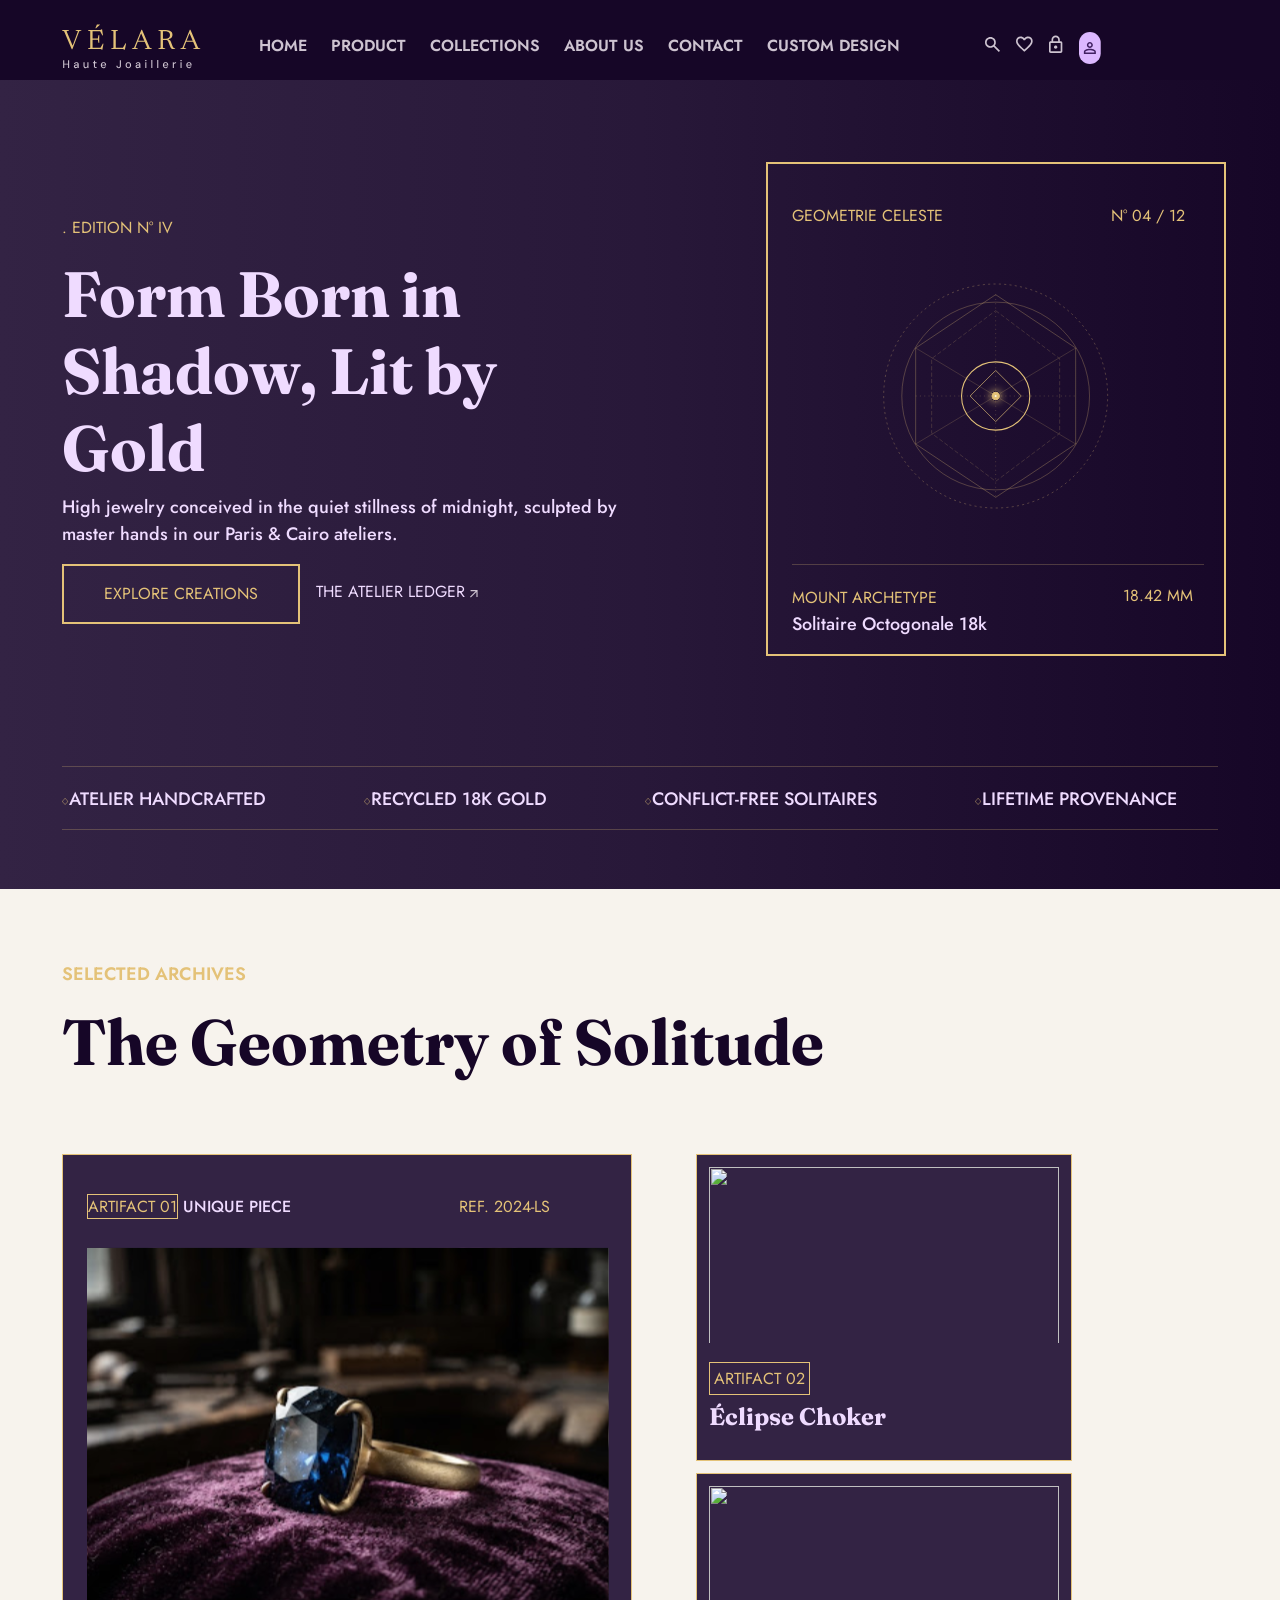
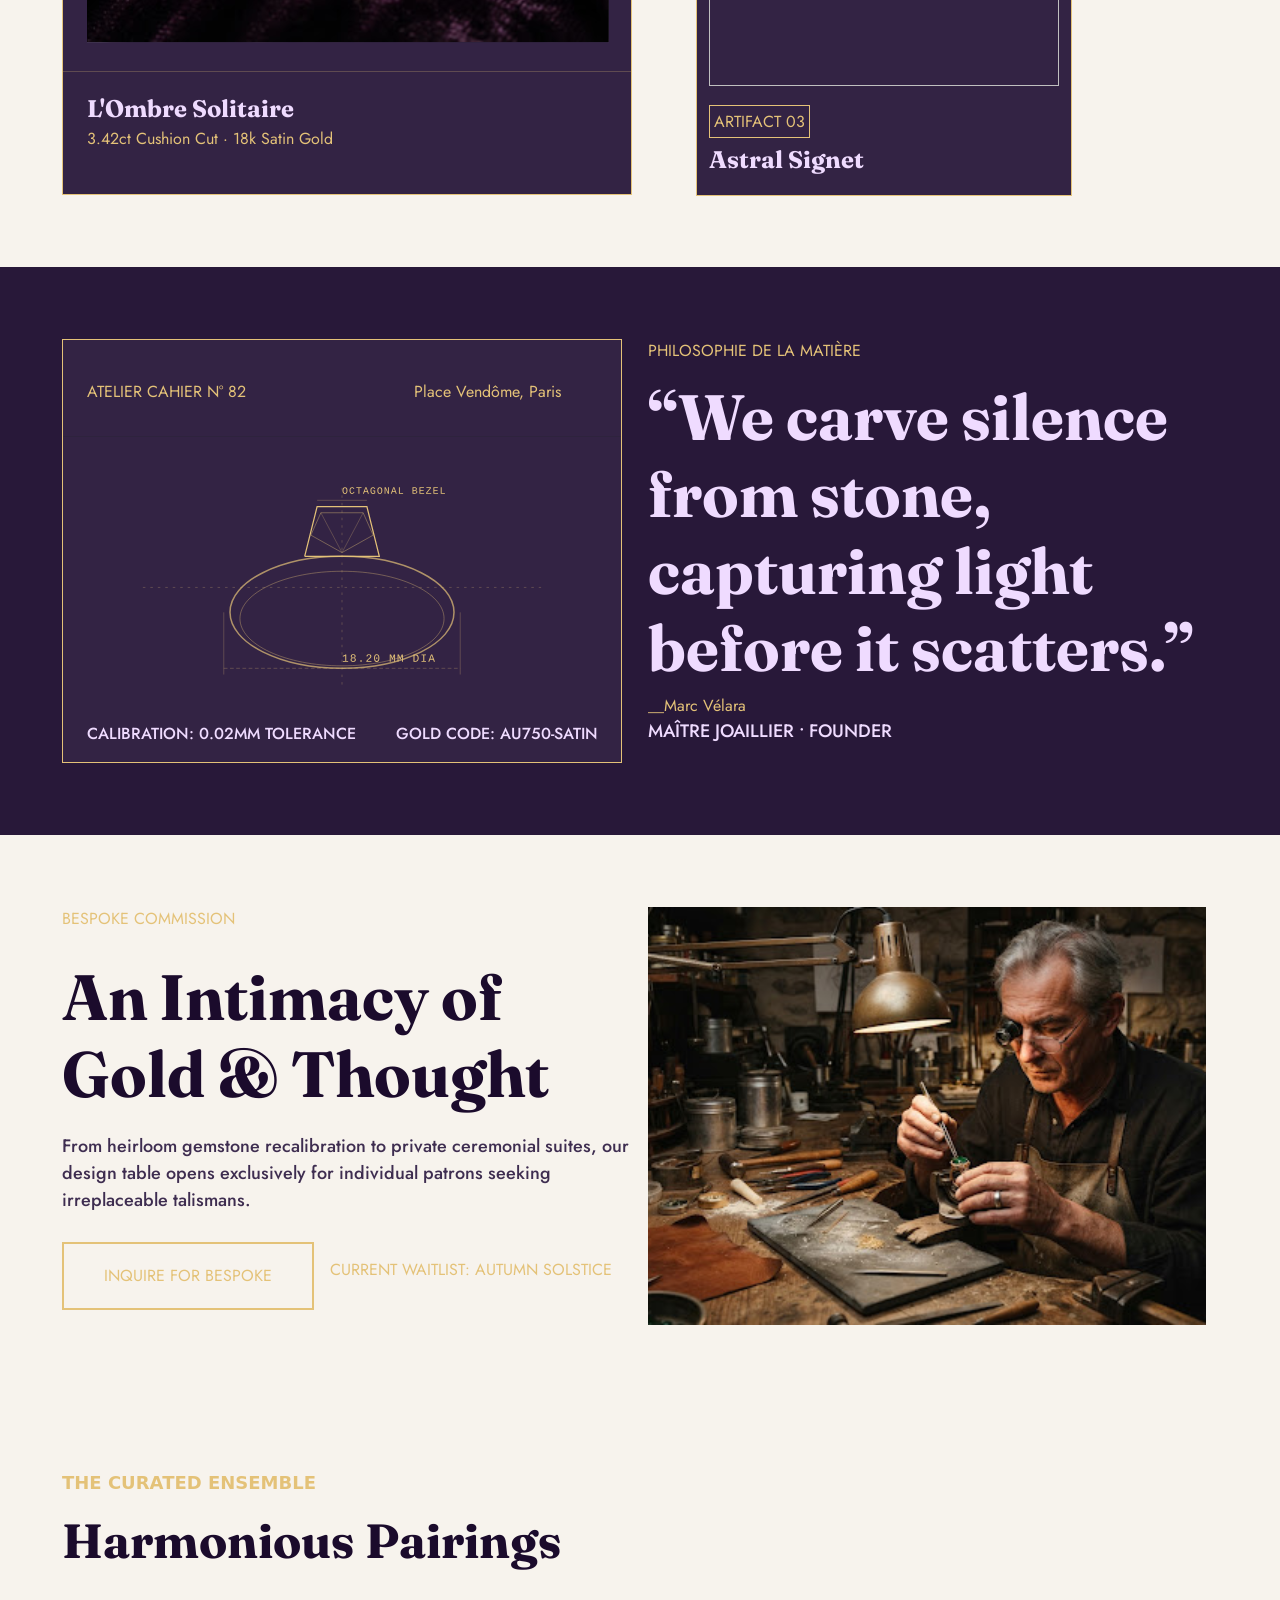
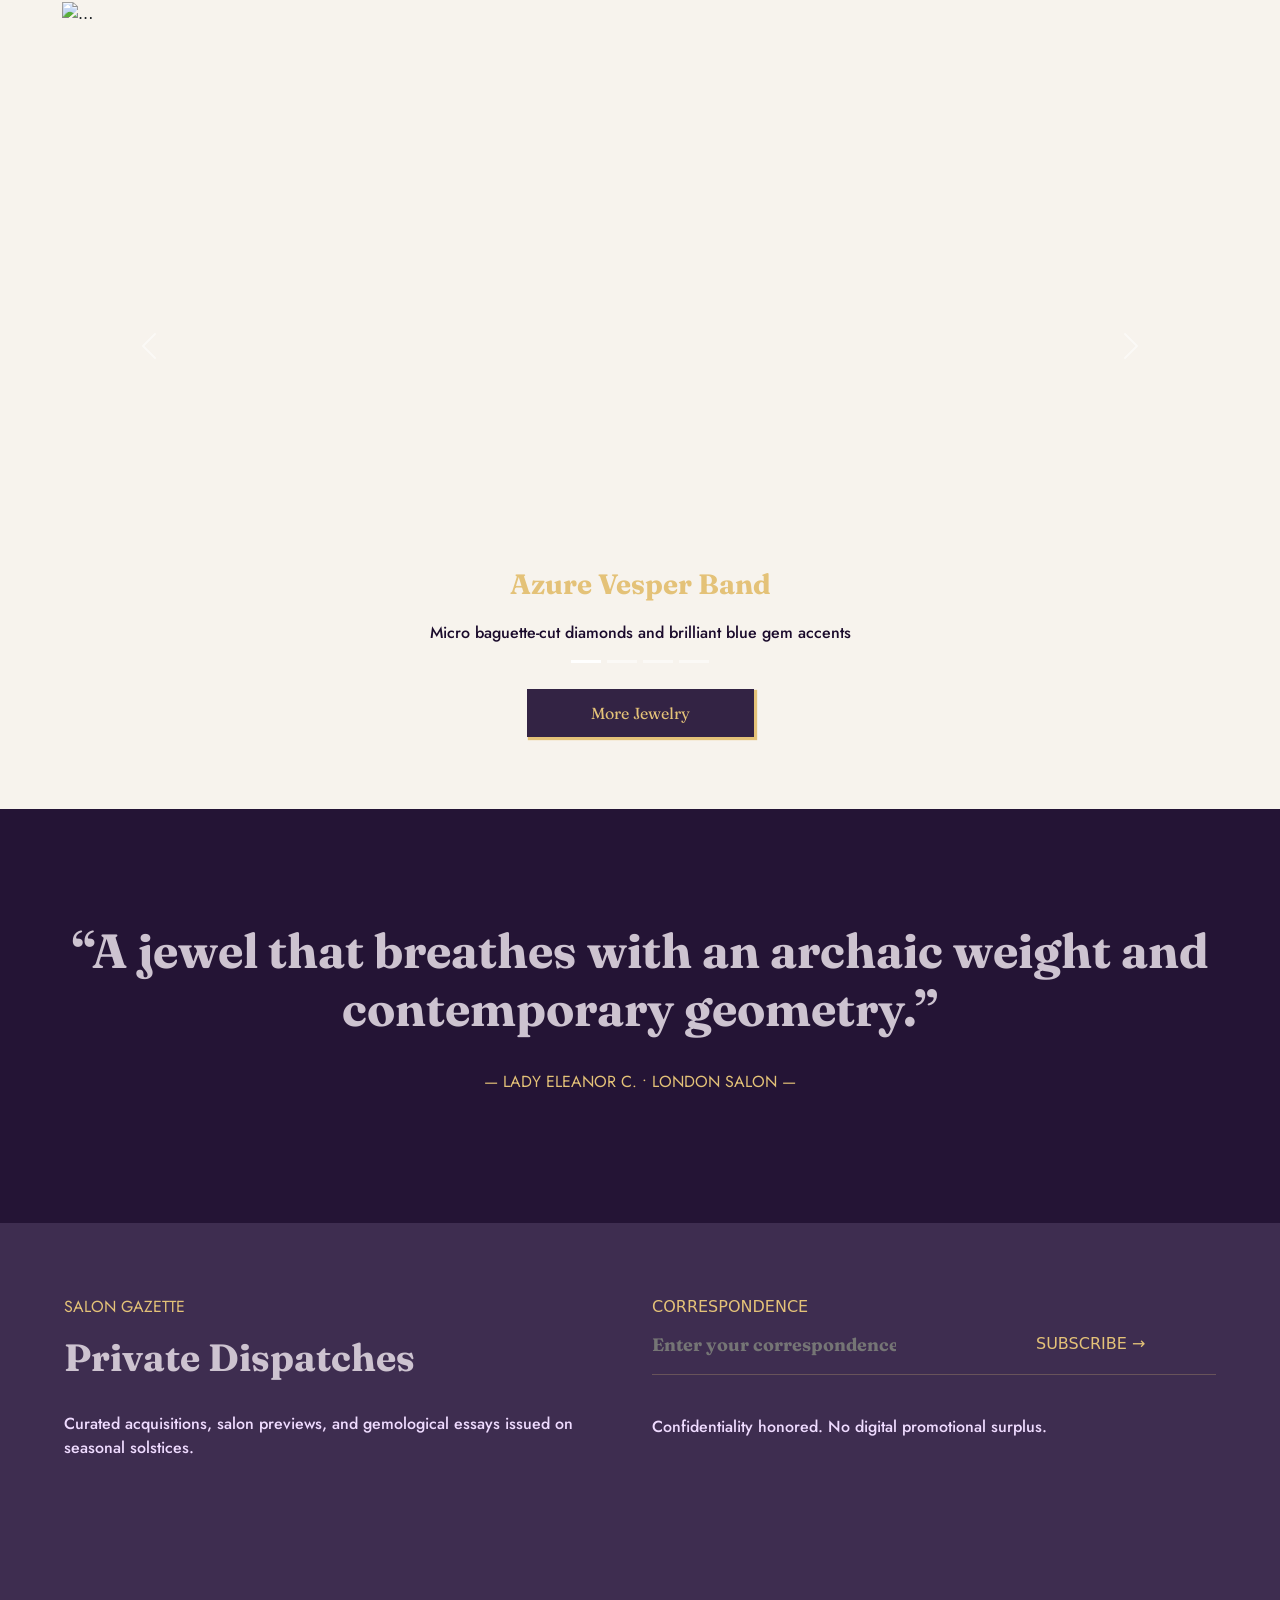
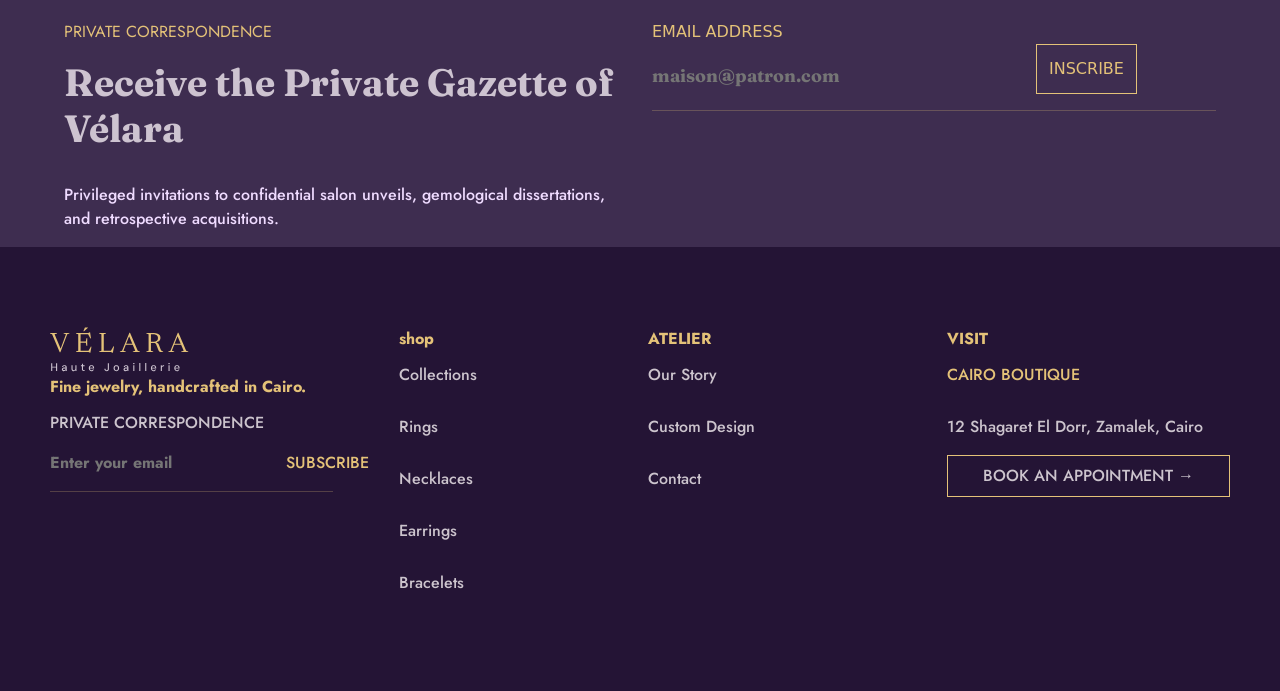
==== index.html @ bb04e206 "prfissional project" ====
<!DOCTYPE html>
<html lang="en">
<head>
    <meta charset="UTF-8">
    <meta name="viewport" content="width=device-width, initial-scale=1.0">
    <title>Document</title>
    <link href="https://cdn.jsdelivr.net/npm/bootstrap@5.3.8/dist/css/bootstrap.min.css" rel="stylesheet" integrity="sha384-sRIl4kxILFvY47J16cr9ZwB07vP4J8+LH7qKQnuqkuIAvNWLzeN8tE5YBujZqJLB" crossorigin="anonymous">
    <script src="https://cdn.jsdelivr.net/npm/bootstrap@5.3.8/dist/js/bootstrap.bundle.min.js" integrity="sha384-FKyoEForCGlyvwx9Hj09JcYn3nv7wiPVlz7YYwJrWVcXK/BmnVDxM+D2scQbITxI" crossorigin="anonymous"></script>
    <link rel="stylesheet" href="https://cdnjs.cloudflare.com/ajax/libs/font-awesome/7.3.1/css/all.css" integrity="sha512-x9WwyMYBnlXMNQ6kQ/Lyzu1NqIhLQKL5Oq6xByfXuRj7s9CskyCbLv/1IjqzJmXwFXWr0ov6jBV7Qbc0hh9nHg==" crossorigin="anonymous" referrerpolicy="no-referrer">
    <link href="https://unpkg.com/aos@2.3.1/dist/aos.css" rel="stylesheet">
    <link rel="stylesheet" href="./index.css">
</head>
<body>
   <header>
        <div class="container d-flex  align-items-center justify-content-between py-4">
            <img src="./Link.svg" alt="logo">
            <div class="links d-none d-lg-flex gap-4">
               <a href="./index.html">HOME</a>
                <a href="./product.html">PRODUCT</a>
                <a href="./collection.html">COLLECTIONS</a>
                <a href="./about.html">ABOUT US</a>
                <a href="./contact.html">CONTACT</a>
                <a href="./custom.html">CUSTOM DESIGN</a>
            </div>
             <div class="Button d-none d-lg-flex gap-3">
                    <img src="./Button - Search Archive.svg" alt="">
                    <img src="./Button - Saved Pieces.svg" alt="">
                    <img src="./Button - The Vault.svg" alt="">
                    <img src="./Background (2).svg" alt="">
                    <img src="" alt="">
                </div>
                <div class="d-flex d-md-none gap-3">
                    <img src="./Button - The Vault.svg" alt="">
                    <img src="./Background (2).svg" alt="">
                </div>
           
                <i class="fa-solid fa-bars-staggered fs-2 cursor-pointer d-lg-none" 
   data-bs-toggle="offcanvas" 
   data-bs-target="#mobileSidebar"></i>

<div class="offcanvas offcanvas-start w-75 " tabindex="-1" id="mobileSidebar">
  
  <div class="offcanvas-header justify-content-end p-4">
    <button type="button" class="btn-close btn-close-white fs-4" data-bs-dismiss="offcanvas" aria-label="Close"></button>
  </div>
<div class="offcanvas-body d-flex flex-column justify-content-center align-items-center">
    <ul class="nav flex-column text-center gap-4">
     <li class="nav-item">
          <a class="nav-link " href="./index.html">HOME</a>
        </li>
        <li class="nav-item">
          <a class="nav-link  " href="./product.html">PRODUCT</a>
        </li>
        <li class="nav-item">
          <a class="nav-link  " href="./collection.html">COLLECTIONS</a>
        </li>
      <li class="nav-item">
        <a class="nav-link  " href="./about.html">ABOUT US</a>
      </li>
       <li class="nav-item">
        <a class="nav-link  " href="./contact.html">CONTACT</a>
       </li>
      <li class="nav-item">
        <a class="nav-link  " href="./custom.html">CUSTOM DESIGN</a>
      </li>
    </ul>
  </div>

  </div>
        <div class="icons d-none d-md-flex gap-3">
            <img src="./Vector (3).svg" alt="">
            <img src="./heart.svg" alt="">
            <img src="./shopping-bag.png" alt="">
            <img src="./user-round.png" alt="">
        </div>
        </div>
    </header>
    <section id="hero-section">
        <div class="container ">
            <div class="row">
                <div class="col-12 col-md-6">
                    <p class="typo-1">
                        . EDITION N° IV
                    </p>
                    <h1 data-aos="fade-right" data-aos-duration="1100" data-aos-delay="0">
                        Form Born in
                        Shadow, Lit by
                        Gold
                    </h1>
                    <p class="typo-2" data-aos="fade-right" data-aos-duration="1000"  data-aos-delay="100">
                        High jewelry conceived in the quiet stillness of midnight, sculpted by
                        master hands in our Paris & Cairo ateliers.
                    </p>
                    <div class="BUtton d-flex flex-column flex-md-row gap-3">
                        <a href="#product-section"><button>EXPLORE CREATIONS</button></a>
                        <p class="typo-3 ">THE ATELIER LEDGER <img src="./Icon.svg" alt=""></p>
                    </div>
                </div>
                <div class="col-12 col-md-6">
                    <div class="card-img">
                        <div class="d-flex  flex-row flex-md-row gap-5">
                            <p class="p-left">
                                GEOMETRIE CELESTE
                            </p>
                            <p class="p-right ">N° 04 / 12</p>
                        </div>
                        <img class="d-block mx-auto" src="./Celestial Gemstone CAD Sacred Geometry.svg" alt="">
                        <hr>
                        
                        <div class="d-flex  flex-row flex-md-row gap-3">
                            <p><span>MOUNT ARCHETYPE</span></br>Solitaire Octogonale 18k</p>
                            <p class="p2">18.42 MM</p>
                        </div>
                    </div>
                </div>

            </div>
            <hr>
            <div class="marquee">
                <div class="marquee-content d-flex  align-items-center justify-content-between gap-5">
                    <span><img src="./Icon (1).svg" alt="">ATELIER HANDCRAFTED</span>
                    <span><img src="./Icon (1).svg" alt="">RECYCLED 18K GOLD</span>
                    <span><img src="./Icon (1).svg" alt="">CONFLICT-FREE SOLITAIRES</span>
                    <span><img src="./Icon (1).svg" alt="">LIFETIME PROVENANCE</span>

                    <span><img src="./Icon (1).svg" alt="">ATELIER HANDCRAFTED</span>
                    <span><img src="./Icon (1).svg" alt="">RECYCLED 18K GOLD</span>
                    <span><img src="./Icon (1).svg" alt="">CONFLICT-FREE SOLITAIRES</span>
                    <span><img src="./Icon (1).svg" alt="">LIFETIME PROVENANCE</span>
                </div>
                
            </div>
            <hr>
        </div>
    </section>
    <section id="section2">
        <div class="container">
            <p data-aos="fade" data-aos-duration="1500" data-aos-delay="0">SELECTED ARCHIVES</p>
            <h2 data-aos="fade" data-aos-duration="1500" data-aos-delay="100">The Geometry of Solitude</h2>
            <div class="row g-3">
                <div class="col-12 col-md-6">
                    <div class="card-img" data-aos="fade-right" data-aos-duration="1000" data-aos-delay="200">
                       <div class="d-flex  flex-column flex-md-row gap-5">
                            <p class="p-left">
                                <span>ARTIFACT 01</span> UNIQUE PIECE
                            </p>
                            <p class="p-right d-none d-md-flex">REF. 2024-LS</p>
                        </div> 
                         <img src="./card-img (3).svg" alt="">
                            <hr class="d-none d-md-flex">
                        <div class="d-flex  flex-column flex-md-row gap-3">
                            <p><span>L'Ombre Solitaire</span></br>3.42ct Cushion Cut · 18k Satin Gold</p>
                        </div>
                    </div>
                </div>
                <div class="col-12 col-md-6">
                    <div class="card-img2" >
                        <div class="d-flex  flex-column flex-md-row gap-5">
                            <div class="p-left " data-aos="fade-right" data-aos-duration="1000" data-aos-delay="300">
                                <img src="https://i.pinimg.com/736x/e4/5d/75/e45d75a2148d72eef7827fdf2b764a3b.jpg" alt="">
                                <span>ARTIFACT 02</span><br/>
                                <h3>Éclipse Choker</h3>
                            </div>
                        </div>
                      <div class="d-flex flex-column flex-md-row gap-5">
                            <div class="card-left " data-aos="fade-right" data-aos-duration="1000" data-aos-delay="400">
                                <img src="https://i.pinimg.com/736x/7a/a4/ab/7aa4ab7cd647c541b9c7f0e0d5830df8.jpg" alt=""></br>
                                <span>ARTIFACT 03</span><br/>
                                <h3>Astral Signet</h3>
                            </div>
                        </div>
                      </div>
                    </div>
                </div>
            </div>
        </div>
    </section>
    <section id="about-section">
        <div class="container">
            <div class="row g-3">
                <div class="col-12 col-md-6">
                    <div class="card-img3">
                         <div class="d-flex  flex-column flex-md-row  gap-0 gap-md-5">
                            <p class="p-left">
                                ATELIER CAHIER N° 82
                            </p>
                            <p class="p-right ">Place Vendôme, Paris</p>
                        </div>
                        <hr>
                     <img class="d-block mx-auto" src="./Jewelry Ring Setting Diagram Blueprint.svg" alt="">
                     <div class="d-flex  flex-column flex-lg-row gap-3">
                            <p class="typo-left">
                                CALIBRATION: 0.02MM TOLERANCE
                            </p>
                            <p class="typo-left ">GOLD CODE: AU750-SATIN</p>
                        </div>
                    </div>
                     
                </div>
                <div class="col-12 col-md-6">
                    <p class="typo5">
                        PHILOSOPHIE DE LA MATIÈRE
                    </p>
                    <h4 data-aos="fade-up" data-aos-duration="1100" data-aos-delay="0">“We carve silence from stone,
                    capturing light before it scatters.”</h4>
                    <p class="typo6">
                        __Marc Vélara</br>
                        <span>MAÎTRE JOAILLIER • FOUNDER</span>
                    </p>
                </div>
            </div>
        </div>
    </section>
    <section id="Bespoke-section">
        <div class="container">
            <div class="row g-3">
                <div class="col-12 col-md-6">
                    <p class="typo7"  data-aos="fade-right" data-aos-duration="1100" data-aos-delay="0">
                        BESPOKE COMMISSION
                    </p>
                    <h5  data-aos="fade-right" data-aos-duration="1100" data-aos-delay="100">An Intimacy of Gold
                        & Thought</h5>
                        <p  data-aos="fade-right" data-aos-duration="1100" data-aos-delay="200"> From heirloom gemstone recalibration to private ceremonial
                        suites, our design table opens exclusively for individual
                        patrons seeking irreplaceable talismans.</p>
                         <div class="BUtton d-flex flex-column flex-md-row gap-3">
                        <button>INQUIRE FOR BESPOKE</button>
                        <p class="typo8 ">
                            CURRENT WAITLIST: AUTUMN SOLSTICE
                        </p>
                    </div>
                </div>
                <div class="col-12 col-md-6">
                    <img src="./B-section.svg" alt="B-section">
                </div>
            </div>
        </div>
    </section>
    <section id="product-section">
        <div class="container">
            <p data-aos="fade-up" data-aos-duration="1100" data-aos-delay="0">THE CURATED ENSEMBLE</p>
            <h4 data-aos="fade-up" data-aos-duration="1100" data-aos-delay="100">Harmonious Pairings</h4>
            <div id="carouselExampleCaptions" class="carousel slide">
                <div class="carousel-indicators">
                    <button type="button" data-bs-target="#carouselExampleCaptions" data-bs-slide-to="0" class="active" aria-current="true" aria-label="Slide 1"></button>
                    <button type="button" data-bs-target="#carouselExampleCaptions" data-bs-slide-to="1" aria-label="Slide 2"></button>
                    <button type="button" data-bs-target="#carouselExampleCaptions" data-bs-slide-to="2" aria-label="Slide 3"></button>
                    <button type="button" data-bs-target="#carouselExampleCaptions" data-bs-slide-to="3" aria-label="Slide 4"></button>
                </div>
                <div class="carousel-inner">
                    <div class="carousel-item active">
                    <img src="https://i.pinimg.com/736x/e7/19/26/e719267cb05b6cb89955847bc072830b.jpg" class="d-block w-100" alt="...">
                    <div class="carousel-caption  d-block">
                        <h5>Azure Vesper Band</h5>
                        <p>Micro baguette-cut diamonds and brilliant blue gem accents</p>
                    </div>
                    </div>
                    <div class="carousel-item">
                    <img src="https://i.pinimg.com/736x/cc/e7/9e/cce79ed8d820c237415aeb79aecaf2d3.jpg" class="d-block w-100" alt="...">
                    <div class="carousel-caption  d-block">
                        <h5>Azure Vesper Earrings</h5>
                        <p>Micro baguette-cut diamonds and brilliant blue gem drop accents</p>
                    </div>
                    </div>
                    <div class="carousel-item">
                    <img src="https://i.pinimg.com/736x/32/b3/dc/32b3dc26ab291c0745d44b0c7d8dfd6b.jpg" class="d-block w-100" alt="...">
                    <div class="carousel-caption  d-block">
                        <h5>Azure Vesper Bracelet</h5>
                        <p>Alternating baguette-cut diamonds and brilliant blue gem accents</p>
                    </div>
                 </div>
                   <div class="carousel-item">
                    <img src="https://i.pinimg.com/1200x/a6/f9/1d/a6f91d43a5d8f6f664932f2166bd4c2d.jpg" class="d-block w-100" alt="...">
                    <div class="carousel-caption  d-block">
                        <h5>Azure Vesper Necklance</h5>
                        <p>Elgant baguette-cut diamond surrounding a brilliant blue gem center</p>
                    </div>
                 </div>
                </div>
                <button class="carousel-control-prev" type="button" data-bs-target="#carouselExampleCaptions" data-bs-slide="prev">
                    <span class="carousel-control-prev-icon" aria-hidden="true"></span>
                    <span class="visually-hidden">Previous</span>
                </button>
                <button class="carousel-control-next" type="button" data-bs-target="#carouselExampleCaptions" data-bs-slide="next">
                    <span class="carousel-control-next-icon" aria-hidden="true"></span>
                    <span class="visually-hidden">Next</span>
                </button>
                
                </div>
                <div class="BUTTON-J d-flex align-items-center justify-content-center">
                    <a href="./product.html#section-product" ><button>More Jewelry</button></a>
                </div>
        </div>
    </section>
    <section id="jewal-section">
        <div class="container">
            <div class="text-jewal">
                <h6 data-aos="fade-up" data-aos-duration="1100" data-aos-delay="0">“A jewel that breathes with an archaic weight
                    and contemporary geometry.”</h6>
                    <p>— LADY ELEANOR C. • LONDON SALON —</p>
            </div>
        </div>
        <div class="content-section">
            <div class="row">
                <div class="col-12 col-md-6">
                    <p class="typo9">SALON GAZETTE</p>
                    <h6 data-aos="fade-right" data-aos-duration="1100" data-aos-delay="100">Private Dispatches</h6>
                    <p data-aos="fade-right" data-aos-duration="1100" data-aos-delay="200">Curated acquisitions, salon previews, and gemological essays
                        issued on seasonal solstices.</p>
                </div>
                <div class="col-12 col-md-6">
                    <div class="d-flex flex-column">
                        <label for="Enter your correspondence">CORRESPONDENCE</label>
                    <div class="d-flex flex-column flex-md-row "><input type="text" placeholder="Enter your correspondence"> <button>SUBSCRIBE →</button></div>
                    <hr>
                    <p>Confidentiality honored. No digital promotional surplus.</p>
                    </div>
                </div>
            </div>
        </div>
        <div class="content2-section">
            <div class="row">
                <div class="col-12 col-md-6">
                    <p class="typo9">PRIVATE CORRESPONDENCE</p>
                    <h6 data-aos="fade-right" data-aos-duration="1100" data-aos-delay="300">Receive the Private Gazette of Vélara</h6>
                    <p data-aos="fade-right" data-aos-duration="1100" data-aos-delay="400">Privileged invitations to confidential salon unveils, gemological dissertations, and
                    retrospective acquisitions.</p>
                </div>
                <div class="col-12 col-md-6">
                    <div class="d-flex flex-column">
                        <label for="Enter your correspondence">EMAIL ADDRESS</label>
                    <div class="d-flex flex-column flex-md-row "><input type="email" placeholder="maison@patron.com"> <button>INSCRIBE</button></div>
                    <hr>
                    
                    </div>
                </div>
            </div>
        </div>
       
    </section>
    <footer>
        <div class="container">
            <div class="row g-3">
                <div class="col-12  col-lg-3 ">
                <img src="./Link.svg" alt=""></br>
                <span>Fine jewelry, handcrafted in Cairo.</span></br>
                <p>PRIVATE CORRESPONDENCE</p>
                <div class="d-flex flex-row"><input type="email" id="email" placeholder="Enter your email" ><label for="email">SUBSCRIBE</label></div>
                <hr>
                </div>
                <div class="col-12  col-lg-3">
                <div class="d-none d-lg-flex flex-md-column card-shop">
                    <span>shop</span>
                    <p>Collections</p>
                    <p>Rings</p>
                    <p>Necklaces</p>
                    <p>Earrings</p>
                    <p>Bracelets</p>
                      
                </div>
                  <div class="accordion d-flex d-lg-none" id="accordionExample">
                        <div class="accordion-item">
                            <h2 class="accordion-header">
                            <button class="accordion-button" type="button" data-bs-toggle="collapse" data-bs-target="#collapseOne" aria-expanded="true" aria-controls="collapseOne">
                            <span>shop</span>
                            </button>
                            </h2>
                            <div id="collapseOne" class="accordion-collapse collapse show" data-bs-parent="#accordionExample">
                            <div class="accordion-body d-flex flex-column">
                                <p>Collections</p>
                                <p>Rings</p>
                                <p>Necklaces</p>
                                <p>Earrings</p>
                                <p>Bracelets</p>
                            </div>
                            </div>
                        </div>
            
                </div>
                </div>
                <div class="col-12  col-lg-3">
                <div class="d-none d-lg-flex flex-md-column">
                    <span>ATELIER</span>
                    <p>Our Story</p>
                    <p>Custom Design</p>
                    <p>Contact</p>
                      
                </div>
                 <div class="accordion d-flex d-lg-none" id="accordionExample">
                     <div class="accordion-item">
                    <h2 class="accordion-header">
                    <button class="accordion-button collapsed" type="button" data-bs-toggle="collapse" data-bs-target="#collapseTwo" aria-expanded="false" aria-controls="collapseTwo">
                        <span>ATELIER</span>
                    </button>
                    </h2>
                    <div id="collapseTwo" class="accordion-collapse collapse" data-bs-parent="#accordionExample">
                    <div class="accordion-body">
                        <p>Our Story</p>
                        <p>Custom Design</p>
                        <p>Contact</p>
        
                    </div>
                    </div>
                </div>
                 </div>
                
                </div>
                 <div class="col-12  col-lg-3">
                <div class="d-none d-lg-flex flex-md-column">
                    <span>VISIT</span>
                    <p class="p">CAIRO BOUTIQUE</p>
                       <p>12 Shagaret El Dorr, Zamalek, Cairo</p>
                       <button>BOOK AN APPOINTMENT →</button>
                </div>
                 <div class="accordion d-flex d-lg-none" id="accordionExample">
                        <div class="accordion-item">
                    <h2 class="accordion-header">
                    <button class="accordion-button collapsed" type="button" data-bs-toggle="collapse" data-bs-target="#collapseThree" aria-expanded="false" aria-controls="collapseThree">
                       <span>VISIT</span>
                    </button>
                    </h2>
                    <div id="collapseThree" class="accordion-collapse collapse" data-bs-parent="#accordionExample">
                    <div class="accordion-body">
                       <p class="p">CAIRO BOUTIQUE</p>
                       <p>12 Shagaret El Dorr, Zamalek, Cairo</p>
                       <button>BOOK AN APPOINTMENT →</button>
                    </div>
            </div>
            </div>
                 </div>
            
                </div>
            </div>
        </div>
            
           
    </footer>
     <script src="https://unpkg.com/aos@2.3.1/dist/aos.js"></script>
    <script>
    AOS.init({
    duration: 900,
    easing: 'ease-out-cubic',        
    offset: 80,        
    });
    </script>
</body>
</html>
---- index.css ----
@import url('https://fonts.googleapis.com/css2?family=Fraunces:ital,opsz,wght@0,9..144,100..900;1,9..144,100..900&family=Jost:ital,wght@0,100..900;1,100..900&display=swap');

*{
    margin: 0;
    padding: 0;
    box-sizing: border-box;
}
html,body{
    overflow-x: hidden;
}
.container{
    width: 100%;
    max-width: 1180px;
}
header{
     position: fixed;
    top: 0;
    left: 0;
    width: 100%;
    height: 80px;
    z-index: 1000;
    background-color: #160627;
    .container{
         a{
            position: relative;
            padding-bottom: 4px;
        font-family:  "Jost", sans-serif;
        font-size: 16px;
        font-weight: 600;
        text-transform: capitalize;
        text-decoration: none;
        color: #CDC3D0;
    }
    .card-icon{
        position: relative;
        display: inline-block;
        span{
            position: absolute;
            top: -8px;
            right: -8px;
            background-color: #4A2A6B;
            border-radius: 50%;
            color: #CDC3D0;
            padding: 2px 6px;
            font-size: 12px;
        }
    }
    a:hover{
        color: #E4C278;
    }
    a::after{
        content: '';
        position: absolute;
        bottom: 0;
        left: 0;
        width: 0%;
        height: 3px;
        background-color: #E4C278;
        transition: width 0.3s ease;
    }
    a:hover::after{
        width: 100%;
    }
    .fa-solid{
        color: #E4C278;
    }
    .Button{
        margin-left: 32px;
        button{
            background-color: transparent;
            border: 0;
        }
        input{
            background-color: transparent;
            border: 1px solid #E4C278;
            color: #E4C278;
            @media screen and (max-width:767px){
            width: 50px;
        }
        }
    }
       @media screen and (max-width:767px){
        .Button{
             margin-left: 0;
        }
    }
    }
    .offcanvas{
        background-color: #160627;
        .nav-link{
            font-family:  "Jost", sans-serif;
            font-size: 18px;
            font-weight: 600;
            color: #E4C278;
        }
        
    }
}

/*DESKTOP-------------------------*/

/*home----section=========================== */

#hero-section{
    padding-top: 90px;
    background:linear-gradient(
        to right,
        #332344 0%,
        #281839 50%,
        #160627 100%
    );
   .container{
    padding-bottom: 40px;
       .row{
        padding-top: 72px;
        padding-bottom: 72px;
         .typo-1{
             padding-top: 54px;
            font-family:  "Jost", sans-serif;
            font-size: 16px;
            font-weight: 400;
            color: #E4C278;
        }
        h1{
            font-family:  "Fraunces", sans-serif;
            font-size: 64px;
            font-weight: 700;
            color: #EFDBFF;
        
        }
        .typo-2{
            font-family:  "Jost", sans-serif;
            font-size: 18px;
            font-weight: 500;
            color: #EFDBFF;
        }
        .BUtton{
            padding-bottom: 54px;
            button{
            font-family:  "Jost", sans-serif;
            font-size: 16px;
            font-weight: 400;
            color: #E4C278;
            background-color: transparent;
            border: 2px solid #E4C278;
            padding: 16px 40px ;
             transition: all 0.3s ease;
        }
        button:hover{
            background-color: #EFDBFF;
            color: #160627;
              border: 2px solid #160627;
             transform: translateY(-2px);
        }
        .typo-3{
            font-family:  "Jost", sans-serif;
            font-size: 16px;
            font-weight: 400;
            color: #EFDBFF;
            padding-top: 16px;
        }
        }
        .card-img{
            width: 100%;
            max-width: 460px;
            border: 2px solid #E4C278;
            margin-left: 114px;
            @media screen and (max-width:767px){
                margin-left: 0px;
            }
            .p-left{
                font-family:  "Jost", sans-serif;
            font-size: 16px;
            font-weight: 400;
            color: #E4C278;
            padding-top: 40px;
            padding-left: 24px;
            @media screen and (max-width:767px){
                 padding-top: 24px;
            padding-left: 12px;
            }
            }
            .p-right{
            font-family:  "Jost", sans-serif;
            font-size: 16px;
            font-weight: 400;
            color: #E4C278;
             padding-top: 40px;
            padding-left: 120px;
             @media screen and (max-width:767px){
                 padding-top: 24px;
                padding-left: 0;
            }
            }
            img{
                @media screen and (max-width:767px){
                    width: 240px;
                }
            }
            hr{
                width: 100%;
                max-width: 412px;
                height: 4px;
                color: #E4C278;
                margin-left: 24px;
                @media screen and (max-width:767px){
                    width: 265px;
                   margin-left: 12px; 
                }
            }
           
            p{
                   font-family:  "Jost", sans-serif;
                    font-size: 18px;
                    font-weight: 500;
                    color: #EFDBFF;
                span{
                       font-family:  "Jost", sans-serif;
                        font-size: 16px;
                        font-weight: 400;
                        color: #E4C278;
                }
                padding-left: 24px;
                @media screen and (max-width:767px){
               padding-left: 12px;
            }
            }
            .p2{
                font-family:  "Jost", sans-serif;
                font-size: 16px;
                font-weight: 400;
                color: #E4C278;
                padding-left: 120px;
                @media screen and (max-width:767px){
                   padding-left: 0; 
                }
            }
        }
        
       }
       hr{
        width: 100%;
        height: 4px;
        color: #E4C278;
       }
        .marquee {
            overflow: hidden;
            white-space: nowrap;
            width: 100%;
        }

        .marquee-content {
            display: flex;
            width: max-content;
            animation: scroll 15s linear infinite;
            
        }
        

        span {
             font-family:  "Jost", sans-serif;
            font-size: 18px;
            font-weight: 500;
            color: #EFDBFF;
            margin-right: 50px;
        }
        
     }
}
  @keyframes scroll {
            from {
                transform: translateX(0);
            }

            to {
                transform: translateX(-50%);
            }
    }
#section2{
    background-color: #f7f3ed;
    .container{
        padding-top: 72px;
        padding-bottom: 72px;
         p{
               font-family:  "Jost", sans-serif;
                font-size: 18px;
                font-weight: 600;
                color: #E4C278; 
                  
            }
            h2{
               font-family:  "Fraunces", sans-serif;
                font-size: 64px;
                font-weight: 700;
                color: #160627;
          
            }
        .row{
           padding-top: 65px;
         
            .card-img{
                background-color: #332344;
                 width: 100%;
                max-width: 656px;
                height: 641px;
                border: 1px solid #E4C278;
               
            .p-left{
                font-family:  "Jost", sans-serif;
                font-size: 16px;
                font-weight: 500;
                color: #EFDBFF;
                white-space: nowrap;
                padding-top: 40px;
                padding-left: 24px;
                  
                span{
                    border: 1px solid #E4C278;
                    font-family:  "Jost", sans-serif;
                    font-size: 16px;
                    font-weight: 400;
                    color: #E4C278;
                }
            }
            .p-right{
             white-space: nowrap;     
            font-family:  "Jost", sans-serif;
            font-size: 16px;
            font-weight: 400;
            color: #E4C278;
             padding-top: 40px;
            padding-left: 120px;
             
            }
            img{
                width: 570px;
                height: 420px;
                padding-right: 24px;
                padding-left: 24px;
               transition: transform 0.3s ease;
               
            }
            img:hover{
                transform: scale(0.8);
            }
            hr{
                width: 100%;
                height: 4px;
                color: #E4C278;
                
            }
            p{
               
                font-family:  "Jost", sans-serif;
                font-size: 16px;
                font-weight: 400;
                color: #E4C278;
                padding-left: 24px;
                
            span{
                  font-family:  "Fraunces", sans-serif;
                font-size: 24px;
                font-weight: 700;
                color: #EFDBFF;
                
            }
            }
            
            
            }
            .card-img2{
                width: 100%;
                max-width: 461px;
                height: 641px;
                margin-left: 48px;
                .p-left{
                    background-color: #332344;
                    border: 1px solid #E4C278;
                    padding: 12px;
                    span{
                         border: 1px solid #E4C278;
                    font-family:  "Jost", sans-serif;
                    font-size: 16px;
                    font-weight: 400;
                    color: #E4C278;
                    padding: 4px;
                    }
                    h3{
                           font-family:  "Fraunces", sans-serif;
                            font-size: 24px;
                            font-weight: 700;
                            color: #EFDBFF;
                            padding-top: 12px;
                            padding-bottom: 8px;
                    }
        
                    img{
                            width: 350px;
                            height: 200px;
                            object-fit: cover;
                           padding-bottom: 24px;
                           display: block;
                           margin: 0 auto;
                            transition: transform 0.3s ease;
                        }
                        img:hover{
                            transform: scale(0.8);
                        }
                }
          
                
                .card-content{
                    padding-left: 24px;
                    p{
                        font-family:  "Jost", sans-serif;
                    font-size: 16px;
                    font-weight: 400;
                    color: #E4C278;
                    }
                    .typo-3{
                        font-family:  "Jost", sans-serif;
                        font-size: 16px;
                        font-weight: 400;
                        color: #EFDBFF;
                        padding-left: 120px;
                    }
                }
               
                 .card-left{
                    padding: 12px;
                    background-color: #332344;
                    margin-top: 12px;
                    border: 1px solid #E4C278;
                    span{
                         border: 1px solid #E4C278;
                    font-family:  "Jost", sans-serif;
                    font-size: 16px;
                    font-weight: 400;
                    color: #E4C278;
                    padding: 4px;
                    }
                    h3{
                           font-family:  "Fraunces", sans-serif;
                            font-size: 24px;
                            font-weight: 700;
                            color: #EFDBFF;
                            padding-top: 12px;
                    }
                   
                   img{
                        width: 350px;
                        height: 200px;
                        object-fit: cover;
                        display: block;
                        margin: 0 auto;
                        transition: transform 0.3s ease;
                            }
                            img:hover{
                                transform: scale(0.8);
                            }
                }
                
            }
        }
    }
}  
#about-section{
    background-color: #281839;
    .container{
        padding-top: 72px;
        padding-bottom: 72px;
        
        .card-img3{
             background-color: #332344;
                 width: 100%;
                max-width: 560px;
                height: auto;
                border: 1px solid #E4C278;
                .p-left{

                       font-family:  "Jost", sans-serif;
                        font-size: 16px;
                        font-weight: 400;
                        color: #E4C278;
                        padding-top: 40px;
                        padding-left: 24px;
                       
                }
                .p-right{
                font-family:  "Jost", sans-serif;
                font-size: 16px;
                font-weight: 400;
                color: #E4C278;
                padding-top: 40px;
                padding-left: 120px;
                
            }
             
            .typo-left{
                font-family:  "Jost", sans-serif;
                    font-size: 16px;
                    font-weight: 500;
                    color: #EFDBFF;
                    white-space: nowrap;
                    padding-left: 24px;
            }
            
        }
        .typo5{
              font-family:  "Jost", sans-serif;
            font-size: 16px;
            font-weight: 400;
            color: #E4C278;
        }
        h4{
           font-family:  "Fraunces", sans-serif;
            font-size:64px;
            font-weight: 700;
            color: #EFDBFF;
            
        }
        .typo6{
             font-family:  "Jost", sans-serif;
            font-size: 16px;
            font-weight: 400;
            color: #E4C278;
            span{
               font-family:  "Jost", sans-serif;
            font-size: 18px;
            font-weight: 500;
            color: #EFDBFF; 
            } 
        }
    }    
} 
#Bespoke-section{
    background-color: #F7F3ED;
    .container{
        padding-top: 72px;
        padding-bottom: 72px;
        .row{
            .typo7{
                font-family:  "Jost", sans-serif;
                font-size: 16px;
                font-weight: 400;
                color: #E4C278
            }
            h5{
                font-family:  "Fraunces", sans-serif;
                font-size: 64px;
                font-weight: 700;
                color: #1B0B2C; 
                padding-bottom: 12px;
            } 
            p{
                font-family:  "Jost", sans-serif;
                font-size: 18px;
                font-weight: 500;
                color: #3E2D50; 
                padding-bottom: 12px;
            } 
            .BUtton{
                button{
                    font-family:  "Jost", sans-serif;
                    font-size: 16px;
                    font-weight: 400;
                    color: #E4C278;
                    white-space: nowrap;
                    background-color: transparent;
                    border: 2px solid #E4C278;
                    padding: 16px 40px ;
                }
                .typo8{
                    font-family:  "Jost", sans-serif;
                    font-size: 16px;
                    font-weight: 400;
                    color: #E4C278;
                    padding-top: 16px;
                    
                }
            }
        }
    }
}
#product-section{
    background-color: #f7f3ed;
    .container{
        padding-top: 72px;
        padding-bottom: 72px;
        p{
           font-size: 18px;
         font-weight: 700;
         color: #E4C278;  
        }
        h4{
           font-family:  "Fraunces", sans-serif;
         font-size: 48px;
         font-weight: 700;
         color: #1B0B2C; 
         padding-bottom: 24px;
        }
        .carousel-inner{
            img{
                object-fit: cover;
                width: 350px;
                height: 550px;
            }
            .carousel-caption {
                position: static;
                padding-top: 16px;
                padding-bottom: 16px;
                h5{
                font-family:  "Fraunces", sans-serif;
                font-size: 28px;
                font-weight: 700;
                color: #E4C278; 
                padding-bottom: 12px;
                }
                p{
                   font-family:  "Jost", sans-serif;
                font-size: 16px;
                font-weight: 500;
                color: #1B0B2C; 
                padding-bottom: 12px; 
                }
            }

        }
        .BUTTON-J{
             button{
             font-family:  "Fraunces", sans-serif;
            background-color: #332344;
            color: #E4C278;
            border: 0;
            box-shadow: 2px 2px 1px 1px #E4C278;
                padding: 12px 64px;
                transition: all 0.3s ease;
        }
        button:hover{
            background-color: #E4C278;
            color:#332344;
             box-shadow: 2px 2px 1px 1px #332344;
            transform: translateY(-2px);
        }
        }
       
    }

}  
#jewal-section{
    background-color: #241435;
    .container{
        
        .text-jewal{
            padding-top: 113px;
            padding-bottom: 113px;
            h6{
                font-family:  "Fraunces", sans-serif;
                font-size: 48px;
                font-weight: 700;
                color: #CDC3D0; 
                padding-bottom: 24px;  
                text-align: center;
            }
            p{
                font-family:  "Jost", sans-serif;
                font-size: 16px;
                font-weight: 400;
                color: #E4C278;
                text-align: center;
            }
        }
    }
    .content-section{
        padding: 72px 64px;
        background-color: #3E2D50;
       .row{
         .typo9{
            font-family:  "Jost", sans-serif;
            font-size: 16px;
            font-weight: 400;
            color: #E4C278;
        }
        h6{
            font-family:  "Fraunces", sans-serif;
            font-size: 38px;
            font-weight: 700;
            color: #CDC3D0; 
            padding-bottom: 24px; 
        } 
        p{
            font-family:  "Jost", sans-serif;
            font-size: 16px;
            font-weight: 500;
            color: #EFDBFF; 
        }
        label{
              font-size: 16px;
            font-weight: 400;
            color: #E4C278;
        }
        input{
            background-color: transparent;
            border: 0;
            font-family:  "Fraunces", sans-serif;
            font-size: 18px;
            font-weight: 700;
            color: #968E9A; 
            padding-right: 20px;
            padding-top: 12px;
        }
        button{
            background-color: transparent;
            font-size: 16px;
            font-weight: 400;
            color: #E4C278;
            border: 0;
            padding-left: 120px;
            padding-top: 12px;
        }
        hr{
            width: 100%;
            height: 5px;
            color: #E4C278;
            padding-bottom: 24px;
        }
        p{
            font-family:  "Jost", sans-serif;
            font-size: 16px;
            font-weight: 500;
            color: #EFDBFF;
           
        }
       }
    }
    .content2-section{
        padding: 72px 64px 0 64PX;
        background-color: #3E2D50;
       .row{
         .typo9{
            font-family:  "Jost", sans-serif;
            font-size: 16px;
            font-weight: 400;
            color: #E4C278;
        }
        h6{
            font-family:  "Fraunces", sans-serif;
            font-size: 38px;
            font-weight: 700;
            color: #CDC3D0; 
            padding-bottom: 24px; 
        } 
        p{
            font-family:  "Jost", sans-serif;
            font-size: 16px;
            font-weight: 500;
            color: #EFDBFF; 
        }
        label{
              font-size: 16px;
            font-weight: 400;
            color: #E4C278;
        }
        input{
            background-color: transparent;
            border: 0;
            font-family:  "Fraunces", sans-serif;
            font-size: 18px;
            font-weight: 700;
            color: #968E9A; 
            padding-right: 20px;
            padding-top: 12px;
        }
        button{
            background-color: transparent;
            font-size: 16px;
            font-weight: 400;
            color: #E4C278;
            text-align: center;
            border: 1px solid #E4C278;
            padding: 12px;
            margin-left: 120px;
            padding-top: 12px;
        }
        hr{
            width: 100%;
            height: 5px;
            color: #E4C278;
            padding-bottom: 24px;
        }
       
       }
       
    }
    
   
}

/*collection-section=========================== */

#section-hero{
    padding-top: 90px;
    background-color: #1B0B2C;
    .container{
        padding-top: 65px;
        padding-bottom: 65px;
        .row{
            .card-img{
                img{
                    padding-top: 90px;
                    width: 540px;
                }
            }
                .typo1{
                   font-family:  "Jost", sans-serif;
                    font-size: 18px;
                    font-weight: 400;
                    color: #E4C278; 
                    padding-top: 16px;
                }
                .typo2{
                    font-family:  "Jost", sans-serif;
                    font-size: 18px;
                    font-weight: 400;
                    color: #E4C278; 
                    padding-top: 8px;
                    margin-left: 40px;
                }
                button{
                   font-family:  "Jost", sans-serif;
                    font-size: 16px;
                    font-weight: 400;
                    color: #CDC3D0;
                    background-color: transparent;
                    border: 2px solid #E4C278;
                    padding: 16px ; 
                    margin-left: 120px;
                }
                h1{
                     font-family:  "Fraunces", sans-serif;
                        font-size: 64px;
                        font-weight: 700;
                        color: #EFDBFF;
                        padding-top: 24px;
                        padding-bottom: 24px;
                }
                p{
                     font-family:  "Jost", sans-serif;
                    font-size: 18px;
                    font-weight: 400;
                    color: #CDC3D0; 
                }
                .typo3{
                    font-family:  "Jost", sans-serif;
                    font-size: 28px;
                    font-weight: 400;
                    color: #E4C278; 
                }
                span{
                    font-family:  "Jost", sans-serif;
                    font-size: 16px;
                    font-weight: 400;
                    color: #E4C278; 
                }
                .button-size{
                     button{
                   font-family:  "Jost", sans-serif;
                    font-size: 16px;
                    font-weight: 400;
                    color: #CDC3D0;
                    background-color: transparent;
                    border: 2px solid #E4C278;
                    padding: 16px ; 
                    margin-left: 0;
                    margin: 10px;
                    
                    }
                    button:hover{
                        color: #160627;
                        background-color: #E4C278;
                    }
                }
            
        }
    }
}
#collection-section{
    background-color: #F7F3ED;
    .container{
         padding-top: 72px;
        padding-bottom: 72px;
        p{
           font-size: 18px;
         font-weight: 700;
         color: #E4C278;  
        }
        h4{
           font-family:  "Fraunces", sans-serif;
         font-size: 48px;
         font-weight: 700;
         color: #0a0312; 
         padding-bottom: 24px;
        }
        .row{
            .card-collection{

                border-radius: 8px;
                border: 1px solid #E4C278;
                background-color: #332344;
               box-shadow: 0 0 20px rgba(186, 140, 255, 0.25), 
                 0 0 40px rgba(186, 140, 255, 0.1);
                    transition: box-shadow 0.3s ease, transform 0.3s ease;
                padding-bottom: 24px;
                
                .typo4{
                    font-size: 18px;
                    font-weight: 700;
                    color: #E4C278;
                    padding-left: 12px;
                    padding-top: 24px;
                    padding-bottom: 12px;
                }
                img{
                    width: 250px;
                    height: 320px;
                    object-fit: cover;
                   margin-left: 12px;
                }
                .typo5{
                        font-family:  "Fraunces", sans-serif;
                        font-size: 28px;
                        font-weight: 500;
                        color: #CDC3D0; 
                        padding-left: 12px;
                        padding-top: 12px;
                }
                p{
                    font-family:  "Fraunces", sans-serif;
                        font-size: 16px;
                        font-weight: 400;
                        color: #CDC3D0;
                        padding-left: 12px;  
                }
                span{
                     font-size: 18px;
                    font-weight: 700;
                    color: #E4C278;
                    padding-left: 12px;
                    padding-bottom: 24px;
                }
            }
            .card-collection:hover{
                      box-shadow: 0 0 30px rgba(228, 194, 120, 0.6), 
                        0 0 60px rgba(228, 194, 120, 0.3);
                        transform: translateY(-5px);
                }
        }
    }
}
 
/*product-section=========================== */

#hero_section{
    padding-top: 80px;
       .hero-text{
           position: absolute;
            z-index: 2;
            left: 8%;
            top: 50%;
        transform: translateY(-50%);
        p{
            font-size: 18px;
         font-weight: 700;
         color: #E4C278; 
        }
        h1{
             font-family:  "Fraunces", sans-serif;
            font-size: 48px;
            font-weight: 700;
            color: #CDC3D0;
        }
        span{
            font-family:  "Fraunces", sans-serif;
            font-size: 16px;
            font-weight: 700;
            color: #CDC3D0;
            padding-bottom: 24px;
        }
        button{
            border: 1px solid #E4C278;
            font-size: 16px;
            font-weight: 700;
            color: #E4C278;
            background-color: transparent;
            padding: 8px;
              transition: all 0.3s ease;
        }
        button:hover{
             background-color: #EFDBFF;
            color: #160627;
              border: 2px solid #160627;
             transform: translateY(-2px);
        }
       }
        .jewelry-video{
            width: 100%;
           margin: 0 auto !important;
           overflow: hidden;
        }
        .jewelry-video video{
                width: 100%;
                height: auto;
                max-height: 550px !important;
                object-fit: cover;
                display: block !important;
        }
}
#product-detail{
    background-color: #4a2a6b;
    
    .content{
        background-color: #F7F3ED;
        .container{
            
            padding-top: 72px;
            padding-bottom: 72px;
           .row{
            border: 1px solid #E4C278;
            .card-1{
                 padding: 12px;
                background-color: #FAF8F5;
                display: flex;
                justify-content: center;
                align-items: center;
                img{
                    width: 400px;
                    height: 380px;
                }
            }
            .card-2{
                padding-top: 50px;
            background-color: #ffffff;
             h2{
            font-family:  "Fraunces", sans-serif;
            font-size: 48px;
            font-weight: 700;
            color: #1B0B2C;  
            }
            span{
                font-size: 28px;
                font-weight: 700;
                color: #3E2D50; 
            }
            p{
                font-size: 16px;
                font-weight: 700;
                color: #6d5586;
            }
            .typo{
                font-size: 16px;
                font-weight: 500;
                color: #6d5586;
            }
           
            .typo2{
                font-family:  "Jost", sans-serif;
                font-size: 18px;
                font-weight: 600;
                color: #332344;
                padding-top: 36px;
                padding-left: 120px;
            }
           }
           }
           
        }
        }
}
#section-product{
    background-color: #F7F3ED;
    .container{
        padding-top: 72px;
        padding-bottom: 72px;
        h2{
             font-family:  "Fraunces", sans-serif;
            font-size: 48px;
            font-weight: 700;
            color: #1B0B2C; 
            padding-bottom: 50px;
        }
        .filter-buttons{
           
            button{
                position: relative;
                background-color: #F7F3ED;
                border: 0;
                 font-family:  "Jost", sans-serif;
                font-size: 18px;
                font-weight: 700;
                color: #E4C278;
            }
             button:hover{
            color: #3E2D50;
            }
           button::after{
                content: '';
                position: absolute;
                bottom: 0;
                left: 0;
                width: 0%;
                height: 3px;
                background-color: #3E2D50;
              
            }
            button:hover::after{
                width: 100%;
            }
        }
        .row{
            .product-card{
                background-color: #ffffff;
                 border: 1px solid #E4C278;
                 padding-bottom: 20px;
               
                button{
                border: 1px solid #E4C278;
                font-family:  "Jost", sans-serif;
                font-size: 16px;
                font-weight: 700;
                color: #1A1613;
                background-color: #FAF8F5;
                padding: 8px;
                margin-left: 36px;
                }
                img{
                    max-width: 100%;
                    width: 300px;
                    height: 320px;
                    object-fit: cover;
                    padding-bottom: 20px;
                    padding-top: 20px;
                    display: block;
                    margin: 0 auto;
                }
                .Button-size{
                    padding-bottom: 12px;
                    button{
                    font-family:  "Jost", sans-serif;
                    font-size: 16px;
                    font-weight: 400;
                    color: #CDC3D0;
                    background-color: transparent;
                    border: 2px solid #E4C278;
                    padding: 4px ; 
                    margin-left: 32px;
                    }
                    button:hover{
                    color: #160627;
                    background-color: #E4C278;
                    }
                }
                p{
                    font-family:  "Fraunces", sans-serif;
                    font-size: 28px;
                    font-weight: 700;
                    color: #1B0B2C;
                    padding-left: 36px;  
                }
                span{
                    font-family:  "Jost", sans-serif;
                    font-size: 18px;
                    font-weight: 700;
                    color: #E4C278;
                    padding-left: 36px; 
                }
                .btn{
                    border: 0;
                    font-family:  "Jost", sans-serif;
                    font-size: 16px;
                    font-weight: 700;
                    color: #FAF8F5;
                    background-color: #4A2A6B;
                    padding: 8px 24px;
                    margin-left: 20px;
                    transition: all 0.3s ease;
                }
                .btn:hover{
                    transform: translateY(-2px);
                }

            }
        }
        h5{
            font-family:  "Jost", sans-serif;
            font-size: 38px;
            font-weight: 700;
            color: #E4C278; 
        }
        #cartdody{
            p{
                  font-family:  "Fraunces", sans-serif;
                    font-size: 18px;
                    font-weight: 700;
                    color: #1B0B2C; 
            }
            button{
                border: 0;
                font-size: 38px;
                background-color: #ffffff;
            }
            .p{
                 font-family:  "Jost", sans-serif;
                    font-size: 16px;
                    font-weight: 700;
                    color: #E4C278; 
            }
           
        }
         h3{
                font-family:  "Fraunces", sans-serif;
                    font-size: 28px;
                    font-weight: 700;
                    color: #1B0B2C;
                    padding-left: 12px;
                    padding-bottom: 24px;

            }
            .span{
                font-family:  "Jost", sans-serif;
                    font-size: 20px;
                    font-weight: 700;
                    color: #E4C278; 
                    padding-left: 80px;
                    padding-bottom: 24px;
            }
    }
}

/*about us-section=========================== */

#section-hero2{
    padding-top: 80PX;
      background:radial-gradient(
        circle at center,
        #281839 0%,
        #281839 40%,
        #160627 75%,
        #0d0319 100%
    );
    .container{
        padding: 180px 150px;
        .content{
            width: 890px;
            span{
                font-family:  "Fraunces", sans-serif;
                font-size: 16px;
                font-weight: 700;
                color: #E4C278;
                padding-bottom: 24px;
            }
            p{
                 font-family:  "Fraunces", sans-serif;
                font-size: 48px;
                font-weight: 700;
                color: #EFDBFF;
            }
        } 
    }
}
#about-us-section{
    background-color: #F7F3ED;
    padding: 120px 64px;
    .container{
        .text-img{
             font-family:  "Jost", sans-serif;
             font-size: 18px;
             font-weight: 700;
             color: #7A6F63;
             padding-left: 38px;

        }
        .text-row{
            padding-top: 24px;
            span{
               
                font-family:  "Jost", sans-serif;
                font-size: 16px;
                font-weight: 500;
                color: #8E6D3A;
                padding-bottom: 24px;
            }
            h2{
                font-family:  "Fraunces", sans-serif;
                font-size: 38px;
                font-weight: 500;
                color: #1A1613;
            }
            p{
                font-family:  "Jost", sans-serif;
                font-size: 16px;
                font-weight: 400;
                color: #4A4238;
                padding-bottom: 24px;
            }
            hr{
                height: 5px;
                color: #8E6D3A;
            }
            .marc{
                font-family:  "Fraunces", sans-serif;
                font-size: 28px;
                font-weight: 500;
                color: #1A1613;
            }
        }

    }
}
#our-story{
    padding: 80px 112px;
    hr{
        height: 25px;
        color: #8E6D3A;
    }
     background-color: #F7F3ED;
     .container{
        span{
            font-family:  "Fraunces", sans-serif;
            font-size: 38px;
            font-weight: 500;
            color: #1A1613;
        }
        p{
           font-family:  "Jost", sans-serif;
         font-size: 16px;
         font-weight: 400;
         color: #4A4238; 
        }
     }
}
#Atelier-section{
    padding: 128px;
     background:radial-gradient(
        circle at center,
        #281839 0%,
        #281839 30%,
        #160627 75%,
        #0d0319 100%
    );
    .container{
        span{
            display: inline-block;
            font-family:  "Jost", sans-serif;
            font-size: 16px;
            font-weight: 700;
            color: #E4C278;
            padding-bottom: 24px;
        } 
        h3{
            font-family:  "Fraunces", sans-serif;
            font-size: 48px;
            font-weight: 700;
            color: #EFDBFF;
        } 
        .text-img{
            padding:0 300px;
            p{
            font-family:  "Jost", sans-serif;
            font-size: 18px;
            font-weight: 700;
            color: #E4C278;
            padding-bottom: 24px;
        } 
        .text-bottom{
             font-family:  "Jost", sans-serif;
            font-size: 16px;
            font-weight: 500;
            color: #CDC3D0;
        }
        }
    }
}
#Velara-section{
     background-color: #F7F3ED;
     padding: 128px 64px;
    .container{
         span{
            font-family:  "Jost", sans-serif;
            font-size: 16px;
            font-weight: 700;
            color: #8E6D3A;
            padding-bottom: 32px;
        } 
        h4{
            font-family:  "Fraunces", sans-serif;
            font-size: 48px;
            font-weight: 700;
            color: #1A1613;
            padding-bottom: 80px;
        } 
        .row{
            .text{
            font-family:  "Jost", sans-serif;
            font-size: 28px;
            font-weight: 500;
            color: #1A1613;
            }
            hr{
                height: 5px;
                color: #8E6D3A;
            }
            .num{
            font-family:  "Jost", sans-serif;
            font-size: 16px;
            font-weight: 700;
            color: #8E6D3A;
            padding-left: 20px;
            }
            p{
            font-family:  "Jost", sans-serif;
            font-size: 16px;
            font-weight: 400;
            color: #4A4238; 
            }
        }
        
    }
}
#meral-section{
    background-color: #F7F3ED;
     padding: 96px 64px;
    .container{
         span{
            display: inline-block;
            font-family:  "Jost", sans-serif;
            font-size: 16px;
            font-weight: 700;
            color: #8E6D3A;
            padding-top: 32px;
        } 
        h4{
            font-family:  "Fraunces", sans-serif;
            font-size: 48px;
            font-weight: 700;
            color: #1A1613;
           
        } 
        .row{
            padding-top: 64px;
            span{
               font-family:  "Fraunces", sans-serif;
            font-size: 18px;
            font-weight: 500;
            color: #1A1613;
            white-space: nowrap;
            }
            p{
                font-family:  "Jost", sans-serif;
            font-size: 16px;
            font-weight: 400;
            color: #8E6D3A; 
            }
        }
    }
}
#jewel-section{
    position: relative;
    padding: 112px 256px;
         background:radial-gradient(
        ellipse at center,
        #231330 0%,
        #13071d 70%,
        #0a0312 100%
    );
    overflow: hidden;
    .container{
        p{
             font-family:  "Fraunces", sans-serif;
            font-size: 48px;
            font-weight: 700;
            color: #E4C278;
        }
        button{
            background-color: #332344;
            font-family:  "Jost", sans-serif;
            font-size: 16px;
            font-weight: 400;
            color:#E4C278;
            border: 0;
            padding: 16px 40px;
            margin-bottom: 38px;
            transition: all 0.3s ease;
                }
                button:hover{
                    background-color: #8E6D3A;
                    color: #332344;
                    transform: translateY(-2px);
                }
        span{
            font-family:  "Jost", sans-serif;
                font-size: 18px;
                font-weight: 500;
                color: #EFDBFF;
        }
    }
}
#jewel-section::before{
    content: '';
    position: absolute;
    top: 50%;
    left: 50%;
    transform: translate(-50%,-50%);
    width: 500px;
    height: 250px;
    background-color: #E4C278;
    opacity: 0.12;
    filter: blur(90px);
    border-radius: 50%;
    pointer-events: none;
    z-index: 1;
}

/*contact-section=========================== */

#hero-section3{
    background-color: #F7F3ED;
    padding-top: 80px;
    .container{
        padding: 112px 64px 96px 64px;
        span{
             font-family:  "Jost", sans-serif;
                font-size: 16px;
                font-weight: 500;
                color: #775A19;
                padding-bottom: 24px;
        }
        h1{
                font-family:  "Fraunces", sans-serif;
                font-size: 48px;
                font-weight: 600;
                color: #1B1C1A;
        }
        p{
            font-family:  "Jost", sans-serif;
            font-size: 18px;
            font-weight: 500;
            color: #1B1C1A;
        }
        .row{
            padding-top: 56px;
            
            form{
                padding-right: 96px;
            label{
               font-family:  "Jost", sans-serif;
                font-size: 16px;
                font-weight: 400;
                color: #4A454C; 
                padding: 12px;
                padding-left: 0;
            }
            input{
                margin:0 50px 50px 0;
                padding: 8px;
                border: 0 ;
                box-shadow: 0 0 2px 0 #4A4238;
                font-family:  "Jost", sans-serif;
                font-size: 16px;
                font-weight: 500;
                color: #CCC4CD;
                background-color: #F7F3ED;
            }
            textarea{
                padding: 8px;
                height: 120px;
                border: 0;
                background-color: #F7F3ED;
                box-shadow: 0 0 2px 0 #4A4238;
            }
            button{
                width: 197px;
                font-family:  "Jost", sans-serif;
                font-size: 12px;
                font-weight: 400;
                color: #ffffff; 
                background-color: #775A19;
                border: 0;
                padding: 16px 36px;
                margin-top: 48px;
            }
            }
            .city{
                font-family:  "Fraunces", sans-serif;
                font-size: 20px;
                font-weight: 500;
                color: #1B1C1A;
            }
            .span{
                font-family:  "Jost", sans-serif;
                font-size: 16px;
                font-weight: 500;
                color: #775A19;
                padding-left: 190px;
            }
            p{
                font-family:  "Jost", sans-serif;
                font-size: 16px;
                font-weight: 500;
                color: #4A454C;
            }
            .number{
                font-family:  "Jost", sans-serif;
                font-size: 16px;
                font-weight: 500;
                color: #1B1C1A;
            }
        }
    }
    img{
        width: 100%;
    }
}
#visit-section{
    background-color: #F7F3ED;
    .container{
        padding: 96px 304px;
        h2{
            font-family:  "Fraunces", sans-serif;
                font-size: 48px;
                font-weight: 600;
                color: #1B1C1A;
                padding-bottom: 16px;
        }
        p{
            font-family:  "Jost", sans-serif;
            font-size: 18px;
            font-weight: 500;
            color: #1B1C1A; 
            padding-bottom: 32px;
        }
        button{
               font-family:  "Jost", sans-serif;
                font-size: 18px;
                font-weight: 400;
                color: #0a0312; 
                background-color: #F7F3ED;
                border: 2px solid #775A19;
                padding: 16px 36px; 
                transition: all 0.3s ease;
                }
                button:hover{
                    background-color: #231330;
                    color: #F7F3ED;
                      border: 2px solid #F7F3ED;
                    transform: translateY(-2px);
                }
    }
}

/*custom-section=========================== */

#hero-section4{
    padding: 80px;
    overflow: hidden;
         background:radial-gradient(circle at 0% 0% , rgba(105,50,145,0.3)0%,transparent 20%),
         radial-gradient(circle at 50% 50% , rgba(68,28,98,0.35)0%,transparent 45%),
         radial-gradient(circle at 90% 85% , rgba(82,39,115,0.4)0%,transparent 40%),
         radial-gradient(ellipse at center,
        #231330 0%,
        #13071d 70%,
        #0a0312 100%
        );

    .container{
        padding: 112px 64px;
        span{
             font-family:  "Jost", sans-serif;
            font-size: 16px;
            font-weight: 700;
            color: #E4C278;
            padding-bottom: 24px;
        }
        h1{
            font-family:  "Fraunces", sans-serif;
            font-size: 48px;
            font-weight: 700;
            color: #CDC3D0;
            padding-bottom: 32px;
        }
        p{
          font-family:  "Jost", sans-serif;
        font-size: 16px;
        font-weight: 400;
        color: #CDC3D0;  
        padding-bottom: 32px;
        }
        button{
            font-family:  "Jost", sans-serif;
            font-size: 16px;
            font-weight: 400;
            color: #E4C278; 
            background-color: transparent;
            border: 2px solid #E4C278;
            padding: 14px 40px;
        }
    }
}
#steps-section{
    background-color: #F7F3ED;
    .container{
        padding: 72px 64px;
        span{
           font-family:  "Jost", sans-serif;
            font-size: 16px;
            font-weight: 700;
            color: #E4C278; 
        }
        h2{
            font-family:  "Fraunces", sans-serif;
            font-size: 48px;
            font-weight: 600;
            color: #1B1C1A;
            padding-bottom: 72px;
        }
        .row{
            padding-bottom: 72px;
            span{
                font-family:  "Fraunces", sans-serif;
                font-size: 28px;
                font-weight: 600;
                color: #1B1C1A;
            }
            p{
             font-family:  "Jost", sans-serif;
            font-size: 16px;
            font-weight: 500;
            color: #1B1C1A;
            }
        }
        p{
            padding-bottom: 40px;
        }
        .card-row {
            .content-card{
                padding: 14px;
                background-color: #241435;
                img{
                    width: 220px;
                }
                span{
                font-family:  "Fraunces", sans-serif;
                font-size: 18px;
                font-weight: 700;
                color: #E4C278; 
                }
                p{
                font-family:  "Jost", sans-serif;
                font-size: 16px;
                font-weight: 400;
                color: #CDC3D0; 
                }
            
          
            }
        }
    }
}
#commission-section{
    background-color: #241435;
    padding: 72px 300px;
    .container{
        span{
         font-family:  "Jost", sans-serif;
            font-size: 16px;
            font-weight: 700;
            color: #E4C278;
            display: block;
             text-align: center;    
        }
        h3{
            font-family:  "Fraunces", sans-serif;
            font-size: 48px;
            font-weight: 600;
            color: #CDC3D0;
            text-align: center;
        }
        p{
           font-family:  "Jost", sans-serif;
        font-size: 16px;
        font-weight: 400;
        color: #CDC3D0; 
        text-align: center; 
        }
        form{
            label{
            font-family:  "Jost", sans-serif;
            font-size: 16px;
            font-weight: 500;
            color: #E4C278;
            padding: 12px 12px 12px 0;
            }
            input{
                 margin:0 36px 36px 0;
                background-color: #241435;
                 font-family:  "Jost", sans-serif;
                font-size: 16px;
                font-weight: 500;
                color: #CDC3D0;
                border: 0;

            }
        }
        .span2{
             font-family:  "Jost", sans-serif;
            font-size: 16px;
            font-weight: 500;
            color: #E4C278;
            text-align: start; 
            padding-top: 32px;
        }
        .p{
              font-family:  "Jost", sans-serif;
                font-size: 16px;
                font-weight: 400;
                color: #CDC3D0;
                text-align: start; 
        }
        .span3{
            font-family:  "Jost", sans-serif;
            font-size: 18px;
            font-weight: 600;
            text-align: start; 
            padding-top: 32px;
            padding-bottom: 12px;
        }
        button{
            font-family:  "Jost", sans-serif;
            font-size: 16px;
            font-weight: 500;
            color: #E4C278;
            background-color: transparent;
            border: 1px solid #E4C278;
            padding: 8px 35px;
        }
        button:hover{
            background-color: rgba(228, 194,120, 0.15);
        }
        textarea{
            font-family:  "Jost", sans-serif;
            font-size: 16px;
            font-weight: 500;
            color: #E4C278;
            background-color: transparent;
            width: 100%;
            height: 95px;
            border: 0;
            padding: 8px;
        }
        hr{
            height: 12px;
            color: #E4C278;
        }
        .span4{
           font-family:  "Jost", sans-serif;
            font-size: 18px;
            font-weight: 500;
            color: #E4C278;
            text-align: start;  
        }
        .upload-box{
                padding-top: 12px;
                input{
                    display: none;
                }
                label {
                width: 100%;
                padding: 24px;
                border: 2px dashed #E4C278;
                display: flex;
                flex-direction: column;
                justify-content: center;
                align-items: center;
                cursor: pointer;
                img {
                width: 35px;
                margin-bottom: 15px;
                #preview{
                    width: 250px;
                    height: 250px;
                    object-fit: contain;
                    margin: 20px 0 20px 0;
                }
                }
                    span{
                    font-family:  "Jost", sans-serif;
                    font-size: 18px;
                    font-weight: 500;
                    color: #CCC4CD;
                }
                p{
                    font-family:  "Jost", sans-serif;
                    font-size: 16px;
                    font-weight: 400;
                    color: #CCC4CD;
                }
                } 
        
        }
        .requst{
            padding-top: 38px;
            button{
            font-family:  "Jost", sans-serif;
            font-size: 16px;
            font-weight: 500;
            color: #160627;
            background-color: #E4C278;
            border: 0;
            padding: 12px 48px;
            margin-bottom: 14px;
        } 
        }
    }
}
#sittings-section{
     background-color: #F7F3ED;
    .container{
        padding: 72px 112px;
        
        h4{
            font-family:  "Fraunces", sans-serif;
            font-size: 48px;
            font-weight: 600;
            color: #1A1613;
            text-align: center;  
        }
       
    }
}
#frequently-section{
    background-color: #F7F3ED;
    .container{
        padding: 0 72px 150px;
         span{
            padding-bottom: 12px;
            font-family:  "Jost", sans-serif;
            font-size: 16px;
            font-weight: 700;
            color: #E4C278;
        }
        h5{
           font-family:  "Fraunces", sans-serif;
            font-size: 38px;
            font-weight: 600;
            color: #1A1613; 
            padding-bottom: 40px;
        }
        .accordion{
            .accordion-item {
            background-color: #F7F3ED;
                border: none !important;}
                .accordion-header{
                     background-color: #F7F3ED;
                     button{
                       font-family:  "Fraunces", sans-serif;
                        font-size: 28px;
                        font-weight: 600;
                        color: #1A1613; 
                     }
                }
                .accordion-body{
                    p{
                        font-family:  "Fraunces", sans-serif;
                        font-size: 18px;
                        font-weight: 500;
                        color:rgba(26, 22, 19, 0.6); 
                    }
                }
                .accordion-button {
                border: none !important;
                box-shadow: none !important;
                background-color: transparent !important;
                }

                .accordion-button:focus {
                box-shadow: none !important;
                border-color: transparent !important;
                }
               .accordion-button::after {
                
                 background-image: url("data:image/svg+xml,%3csvg xmlns='http://www.w3.org/2000/svg' viewBox='0 0 16 16' fill='%23E4C278'%3e%3cpath fill-rule='evenodd' d='M1.646 4.646a.5.5 0 0 1 .708 0L8 10.293l5.646-5.647a.5.5 0 0 1 .708.708l-6 6a.5.5 0 0 1-.708 0l-6-6a.5.5 0 0 1 0-.708z'/%3e%3c/svg%3e") !important;
                }
                .accordion-button:not(.collapsed) {
        
                background-color: transparent !important;
                color: inherit !important;           
                box-shadow: none !important;          
            }
        }
         .span{
             font-family:  "Jost", sans-serif;
            font-size: 18px;
            font-weight: 700;
            color: #E4C278;
            padding-top: 46px;
         }
    }
}

/*footer=========================== */

footer{
    background-color: #241435;
    .container{
        padding: 80px 0px;
        .row{

            span{
              font-family:  "Jost", sans-serif;
            font-size: 16px;
            font-weight: 700;
            color: #E4C278;  
            }
            .card-shop{
                padding-left: 50px;
            }
            p{
                padding-top: 12px;
            font-family:  "Jost", sans-serif;
            font-size: 16px;
            font-weight: 500;
            color: #E4C278; 
            }
            input{
                font-family:  "Jost", sans-serif;
                font-size: 16px;
                font-weight: 700;
                color: #4A4238;
                border: 0;
                background-color: transparent;
            }
            label{
                 font-family:  "Jost", sans-serif;
                font-size: 16px;
                font-weight: 500;
                color: #E4C278;
                padding-left: 40px;
            }
            hr{
                width: 100%;
                height: 5px;
                color: #E4C278;
            }
            p{
                font-family:  "Jost", sans-serif;
                font-size: 16px;
                font-weight: 500;
                color: #CCC4CD;
            }
            .p{
                font-family:  "Jost", sans-serif;
            font-size: 16px;
            font-weight: 500;
            color: #E4C278; 
            }
            button{
                font-family:  "Jost", sans-serif;
                font-size: 16px;
                font-weight: 500;
                color: #CCC4CD;
                background-color: transparent;
                border: 1px solid #E4C278;
                padding: 8px 0px;
            }
        }
    }
}

/*MOBILE-------------------------*/

@media screen and (max-width:767px){
    /*home----section=========================== */
#hero-section{
    padding-top: 90px;
    background:linear-gradient(
        to right,
        #332344 0%,
        #281839 50%,
        #160627 100%
    );
   .container{
    padding-bottom: 40px;
       .row{
        padding-top: 32px;
        padding-bottom: 32px;
       
         .typo-1{
             padding-top: 24px;
            font-family:  "Jost", sans-serif;
            font-size: 16px;
            font-weight: 400;
            color: #E4C278;
        }
        h1{
            font-family:  "Fraunces", sans-serif;
            font-size: 38px;
            font-weight: 700;
            color: #EFDBFF;
        
        }
        .typo-2{
            font-family:  "Jost", sans-serif;
            font-size: 16px;
            font-weight: 500;
            color: #EFDBFF;
        }
        .BUtton{
            padding-bottom: 24px;
            button{
            font-family:  "Jost", sans-serif;
            font-size: 16px;
            font-weight: 400;
            color: #E4C278;
            background-color: transparent;
            border: 2px solid #E4C278;
            padding: 8px 24px ;
             transition: all 0.3s ease;
            }
            button:hover{
                background-color: #EFDBFF;
                color: #160627;
                border: 2px solid #160627;
                transform: translateY(-2px);
            }
        .typo-3{
            font-family:  "Jost", sans-serif;
            font-size: 16px;
            font-weight: 400;
            color: #EFDBFF;
            padding-top: 16px;
        }
        }
        .card-img{
            width: 100%;
            border: 2px solid #E4C278;
            margin-left: 0px;
            .p-left{
                font-family:  "Jost", sans-serif;
            font-size: 16px;
            font-weight: 400;
            color: #E4C278;
            padding-top: 24px;
            padding-left: 24;
            }
            .p-right{
            font-family:  "Jost", sans-serif;
            font-size: 16px;
            font-weight: 400;
            color: #E4C278;
             padding-top: 24px;
            padding-left: 24px;
            }
            img{
                width: 240px;

            }
            hr{
                width: 240px;
                height: 4px;
                color: #E4C278;
                margin-left: 24px;
            }
           
            p{
                   font-family:  "Jost", sans-serif;
                    font-size: 16px;
                    font-weight: 500;
                    color: #EFDBFF;
                span{
                       font-family:  "Jost", sans-serif;
                        font-size: 16px;
                        font-weight: 400;
                        color: #E4C278;
                }
                padding-left: 24px;
            
            }
            .p2{
                font-family:  "Jost", sans-serif;
                font-size: 16px;
                font-weight: 400;
                color: #E4C278;
                padding-left: 24px;
            
            }
        }
        
       }
       hr{
        width: 100%;
        height: 4px;
        color: #E4C278;
       }
        .marquee {
            overflow: hidden;
            white-space: nowrap;
            width: 100%;
        }

        .marquee-content {
            display: flex;
            width: max-content;
            animation: scroll 15s linear infinite;
            
        }
        

        span {
             font-family:  "Jost", sans-serif;
            font-size: 18px;
            font-weight: 500;
            color: #EFDBFF;
            margin-right: 50px;
        }
        
     }
}
#section2{
    background-color: #f7f3ed;
    .container{
        padding-top: 32px;
        padding-bottom: 32px;
         p{
               font-family:  "Jost", sans-serif;
                font-size: 16px;
                font-weight: 600;
                color: #E4C278; 
                  
            }
            h2{
               font-family:  "Fraunces", sans-serif;
                font-size: 44px;
                font-weight: 700;
                color: #160627;
          
            }
        .row{
           padding-top: 35px;
         
            .card-img{
                background-color: #332344;
                 width: 100%;
                height: 410px;
                border: 1px solid #E4C278;
               
            .p-left{
                font-family:  "Jost", sans-serif;
                font-size: 16px;
                font-weight: 500;
                color: #EFDBFF;
                white-space: nowrap;
                padding-top: 24px;
                padding-left: 24px;
                  
                span{
                    border: 1px solid #E4C278;
                    font-family:  "Jost", sans-serif;
                    font-size: 16px;
                    font-weight: 400;
                    color: #E4C278;
                }
            }
            .p-right{
             white-space: nowrap;     
            font-family:  "Jost", sans-serif;
            font-size: 16px;
            font-weight: 400;
            color: #E4C278;
             padding-top: 0;
            padding-left: 24px;
             
            }
            img{
                width: 100%;
                height: 220px;
                padding-right: 24px;
                padding-left: 24px;
               transition: transform 0.3s ease;
               
            }
            img:hover{
                transform: scale(0.8);
            }
            hr{
                width: 100%;
                height: 4px;
                color: #E4C278;
                
            }
            p{
               
                font-family:  "Jost", sans-serif;
                font-size: 16px;
                font-weight: 400;
                color: #E4C278;
                padding-left: 24px;
                
            span{
                  font-family:  "Fraunces", sans-serif;
                font-size: 24px;
                font-weight: 700;
                color: #EFDBFF;
                
            }
            }
            
            
            }
            .card-img2{
                width: 100%;
                max-width: 461px;
                height: 641px;
                margin-left: 0;
                .p-left{
                    background-color: #332344;
                    border: 1px solid #E4C278;
                    padding: 12px;
                    span{
                         border: 1px solid #E4C278;
                    font-family:  "Jost", sans-serif;
                    font-size: 16px;
                    font-weight: 400;
                    color: #E4C278;
                    padding: 4px;
                    }
                    h3{
                           font-family:  "Fraunces", sans-serif;
                            font-size: 24px;
                            font-weight: 700;
                            color: #EFDBFF;
                            padding-top: 12px;
                            padding-bottom: 8px;
                    }
        
                    img{
                            width: 100%;
                            height: 200px;
                            object-fit: cover;
                           padding-bottom: 24px;
                           display: block;
                           margin: 0 auto;
                        }
                }
          
                
                .card-content{
                    padding-left: 24px;
                    p{
                        font-family:  "Jost", sans-serif;
                    font-size: 16px;
                    font-weight: 400;
                    color: #E4C278;
                    }
                    .typo-3{
                        font-family:  "Jost", sans-serif;
                        font-size: 16px;
                        font-weight: 400;
                        color: #EFDBFF;
                        padding-left: 24px;
                    }
                }
               
                 .card-left{
                    padding: 12px;
                    background-color: #332344;
                    margin-top: 12px;
                    border: 1px solid #E4C278;
                    span{
                         border: 1px solid #E4C278;
                    font-family:  "Jost", sans-serif;
                    font-size: 16px;
                    font-weight: 400;
                    color: #E4C278;
                    padding: 4px;
                    }
                    h3{
                           font-family:  "Fraunces", sans-serif;
                            font-size: 24px;
                            font-weight: 700;
                            color: #EFDBFF;
                            padding-top: 12px;
                    }
                   
                   img{
                            width: 100%;
                            height: 200px;
                            object-fit: cover;
                           display: block;
                           margin: 0 auto;
                        }
                }
                
            }
        }
        
    }
}  
    #about-section{
    background-color: #281839;
    .container{
        padding-top: 32px;
        padding-bottom: 32px;
        
        .card-img3{
             background-color: #332344;
                 width: 100%;
                height: auto;
                border: 1px solid #E4C278;
                .p-left{
                       font-family:  "Jost", sans-serif;
                        font-size: 16px;
                        font-weight: 400;
                        color: #E4C278;
                        padding-left: 12px;
                       
                }
                .p-right{
                font-family:  "Jost", sans-serif;
                font-size: 16px;
                font-weight: 400;
                color: #E4C278;
                padding-left: 12px;
            }
             img{
                width: 100%;
             }
            .typo-left{
                font-family:  "Jost", sans-serif;
                    font-size: 16px;
                    font-weight: 500;
                    color: #EFDBFF;
                    white-space: nowrap;
                    padding-left: 12px;
            }
            
        }
        .typo5{
              font-family:  "Jost", sans-serif;
            font-size: 16px;
            font-weight: 400;
            color: #E4C278;
        }
        h4{
           font-family:  "Fraunces", sans-serif;
            font-size:48px;
            font-weight: 700;
            color: #EFDBFF;
            
        }
        .typo6{
             font-family:  "Jost", sans-serif;
            font-size: 16px;
            font-weight: 400;
            color: #E4C278;
            span{
               font-family:  "Jost", sans-serif;
            font-size: 18px;
            font-weight: 500;
            color: #EFDBFF; 
            } 
        }
    }    
    } 
    #Bespoke-section{
    background-color: #F7F3ED;
    .container{
        padding-top: 32px;
        padding-bottom: 32px;
        .row{
            .typo7{
                font-family:  "Jost", sans-serif;
                font-size: 16px;
                font-weight: 400;
                color: #E4C278;
                text-align: center;
            }
            h5{
                font-family:  "Fraunces", sans-serif;
                font-size: 48px;
                font-weight: 700;
                color: #1B0B2C; 
                padding-bottom: 8px;
                text-align: center;
            } 
            p{
                font-family:  "Jost", sans-serif;
                font-size: 18px;
                font-weight: 500;
                color: #3E2D50; 
                padding-bottom: 8px;
                text-align: center;
            } 
            .BUtton{
                display: flex;
                align-items: center;
                justify-content: center;
                button{
                    font-family:  "Jost", sans-serif;
                    font-size: 16px;
                    font-weight: 400;
                    color: #E4C278;
                    white-space: nowrap;
                    background-color: transparent;
                    border: 2px solid #E4C278;
                    padding: 16px 40px ;
                }
                .typo8{
                    font-family:  "Jost", sans-serif;
                    font-size: 16px;
                    font-weight: 400;
                    color: #E4C278;
                    padding-top: 16px;
                    text-align: center;
                    
                }
            }
            img{
                width: 100%;
            }
        }
    }
    }
    #product-section{
    background-color: #f7f3ed;
    .container{
        padding-top: 32px;
        padding-bottom: 32px;
        p{
           font-size: 16px;
         font-weight: 700;
         color: #E4C278; 
         text-align: center; 
        }
        h4{
           font-family:  "Fraunces", sans-serif;
         font-size: 38px;
         font-weight: 700;
         color: #160627; 
         padding-bottom: 24px;
         text-align: center;
        }
        .carousel-inner{
            img{
                object-fit: cover;
                width: 100%;
                height: 350px;
            }
            .carousel-caption {
                position: static;
                padding-top: 16px;
                padding-bottom: 16px;
                h5{
                font-family:  "Fraunces", sans-serif;
                font-size: 28px;
                font-weight: 700;
                color: #E4C278; 
                padding-bottom: 12px;
                }
                p{
                   font-family:  "Jost", sans-serif;
                font-size: 16px;
                font-weight: 500;
                color: #CDC3D0; 
                padding-bottom: 12px; 
                }
            }
        }
    }
} 
    #jewal-section{
    background-color: #281839;
    .container{
        
        .text-jewal{
            padding-top: 6%;
            padding-bottom: 64px;
            h6{
                font-family:  "Fraunces", sans-serif;
                font-size: 28px;
                font-weight: 700;
                color: #CDC3D0; 
                padding-bottom: 12px;  
                text-align: center;
            }
            p{
                font-family:  "Jost", sans-serif;
                font-size: 16px;
                font-weight: 400;
                color: #E4C278;
                text-align: center;
            }
        }
    }
    .content-section{
        padding: 12px 32px;
        background-color: #3E2D50;
       .row{
         .typo9{
            font-family:  "Jost", sans-serif;
            font-size: 16px;
            font-weight: 400;
            color: #E4C278;
        }
        h6{
            font-family:  "Fraunces", sans-serif;
            font-size: 38px;
            font-weight: 700;
            color: #CDC3D0; 
            padding-bottom: 12px; 
        } 
        p{
            font-family:  "Jost", sans-serif;
            font-size: 16px;
            font-weight: 500;
            color: #EFDBFF; 
        }
        label{
              font-size: 16px;
            font-weight: 400;
            color: #E4C278;
        }
        input{
            background-color: transparent;
            border: 0;
            font-family:  "Fraunces", sans-serif;
            font-size: 18px;
            font-weight: 700;
            color: #968E9A; 
            padding-top: 12px;
        }
        button{
            background-color: transparent;
            font-size: 16px;
            font-weight: 400;
            color: #E4C278;
            border: 0;
            padding-top: 12px;
        }
        hr{
            width: 100%;
            height: 5px;
            color: #E4C278;
            padding-bottom: 24px;
        }
        p{
            font-family:  "Jost", sans-serif;
            font-size: 16px;
            font-weight: 500;
            color: #EFDBFF;
           
        }
       }
    }
    .content2-section{
        padding: 12px 32px;
        background-color: #3E2D50;
       .row{
         .typo9{
            font-family:  "Jost", sans-serif;
            font-size: 16px;
            font-weight: 400;
            color: #E4C278;
        }
        h6{
            font-family:  "Fraunces", sans-serif;
            font-size: 38px;
            font-weight: 700;
            color: #CDC3D0; 
            padding-bottom: 12px; 
        } 
        p{
            font-family:  "Jost", sans-serif;
            font-size: 16px;
            font-weight: 500;
            color: #EFDBFF; 
        }
        label{
              font-size: 16px;
            font-weight: 400;
            color: #E4C278;
        }
        input{
            background-color: transparent;
            border: 0;
            font-family:  "Fraunces", sans-serif;
            font-size: 18px;
            font-weight: 700;
            color: #968E9A; 
            padding-top: 12px;
        }
        button{
            background-color: transparent;
            font-size: 16px;
            font-weight: 400;
            color: #E4C278;
            border: 1px solid #E4C278;
            padding: 12px;
            padding-top: 12px;
        }
        hr{
            width: 100%;
            height: 5px;
            color: #E4C278;
            padding-bottom: 24px;
        }
        
       }
    }
}
/*collection-section=========================== */
#collection-section{
    background-color: #1B0B2C;
    .container{
         padding-top: 32px;
        padding-bottom: 32px;
        p{
           font-size: 18px;
         font-weight: 700;
         color: #E4C278; 
         text-align: center; 
        }
        h4{
           font-family:  "Fraunces", sans-serif;
         font-size: 48px;
         font-weight: 700;
         color: #CDC3D0; 
         padding-bottom: 12px;
         text-align: center;
        }
        .row{
            .card-collection{

                border-radius: 8px;
                border: 1px solid #E4C278;
                background-color: #332344;
               box-shadow: 0 0 20px rgba(186, 140, 255, 0.25), 
                 0 0 40px rgba(186, 140, 255, 0.1);
                    transition: box-shadow 0.3s ease, transform 0.3s ease;
                padding-bottom: 12px;
                
                .typo4{
                    font-size: 18px;
                    font-weight: 700;
                    color: #E4C278;
                    padding-left: 12px;
                    padding-top: 12px;
                    padding-bottom: 12px;
                }
                img{
                    width: 100%;
                    height: 260px;
                    object-fit: cover;
                   margin-left: 12px;
                }
                .typo5{
                        font-family:  "Fraunces", sans-serif;
                        font-size: 28px;
                        font-weight: 500;
                        color: #CDC3D0; 
                        padding-left: 12px;
                        padding-top: 12px;
                }
                p{
                    font-family:  "Fraunces", sans-serif;
                        font-size: 16px;
                        font-weight: 400;
                        color: #CDC3D0;
                        padding-left: 12px;  
                }
                span{
                     font-size: 18px;
                    font-weight: 700;
                    color: #E4C278;
                    padding-left: 12px;
                    padding-bottom: 24px;
                }
            }
            .card-collection:hover{
                      box-shadow: 0 0 30px rgba(228, 194, 120, 0.6), 
                        0 0 60px rgba(228, 194, 120, 0.3);
                        transform: translateY(-5px);
                }
        }
    }
}
#section-hero{
    padding-top: 90px;
    background-color: #1B0B2C;
    .container{
        padding-top: 48px;
        padding-bottom: 48px;
        .row{
            .card-img{
                img{
                    width: 100%;
                }
               }
                .typo1{
                   font-family:  "Jost", sans-serif;
                    font-size: 16px;
                    font-weight: 400;
                    color: #E4C278; 
                    padding-top: 12px;
                    text-align: center;
                }
                .typo2{
                    font-family:  "Jost", sans-serif;
                    font-size: 16px;
                    font-weight: 400;
                    color: #E4C278; 
                    padding-top: 8px;
                    margin-left: 12px;
                }
                button{
                   font-family:  "Jost", sans-serif;
                    font-size: 16px;
                    font-weight: 400;
                    color: #CDC3D0;
                    background-color: transparent;
                    border: 2px solid #E4C278;
                    padding: 16px ; 
                  
                }
                h1{
                     font-family:  "Fraunces", sans-serif;
                        font-size: 64px;
                        font-weight: 700;
                        color: #EFDBFF;
                        padding-top: 24px;
                        padding-bottom: 24px;
                         text-align: center;
                }
                p{
                     font-family:  "Jost", sans-serif;
                    font-size: 18px;
                    font-weight: 400;
                    color: #CDC3D0; 
                }
                .typo3{
                    font-family:  "Jost", sans-serif;
                    font-size: 28px;
                    font-weight: 400;
                    color: #E4C278; 
                }
                span{
                    font-family:  "Jost", sans-serif;
                    font-size: 16px;
                    font-weight: 400;
                    color: #E4C278; 
                }
                .button-size{
                     button{
                   font-family:  "Jost", sans-serif;
                    font-size: 16px;
                    font-weight: 400;
                    color: #CDC3D0;
                    background-color: transparent;
                    border: 2px solid #E4C278;
                    padding: 12px ; 
                    margin-left: 0;
                    margin: 5px;
                    
                    }
                    button:hover{
                        color: #160627;
                        background-color: #E4C278;
                    }
                }
            
        }
    }
}
/*product-section=========================== */
#hero_section{
    padding-top: 80px;
    position: relative;
       .hero-text{
           position: absolute;
            z-index: 10;
            left: 8%;
            top: 60%;
        transform: translateY(-50%);
        p{
            font-size: 18px;
         font-weight: 700;
         color: #E4C278; 
        }
        h1{
             font-family:  "Fraunces", sans-serif;
            font-size: 28px;
            font-weight: 700;
            color: #CDC3D0;
        }
        span{
            font-family:  "Fraunces", sans-serif;
            font-size: 16px;
            font-weight: 700;
            color: #CDC3D0;
            padding-bottom: 24px;
        }
        button{
            border: 1px solid #E4C278;
            font-size: 16px;
            font-weight: 700;
            color: #E4C278;
            background-color: transparent;
            padding: 8px;
            margin-top: 24px;
             transition: all 0.3s ease;
        }
        button:hover{
             background-color: #EFDBFF;
            color: #160627;
              border: 2px solid #160627;
             transform: translateY(-2px);
        }
       }
        .jewelry-video{
            width: 100%;
           margin: 0 auto !important;
           overflow: hidden;
        }
        .jewelry-video video{
                width: 100%;
               height: 450px !important;
                object-fit: cover;
                display: block !important;
        }
}
#product-detail{
    background-color: #4a2a6b;
    
    .content{
        background-color: #F7F3ED;
        .container{
            
            padding-top: 32px;
            padding-bottom: 32px;
           .row{
            width: 100%;
            border: 1px solid #E4C278;
            display: block;
            margin: 0 auto;
            .card-1{
                background-color: #FAF8F5;

                img{
                    width: 100%;
                    height: 380px;
                }
            }
            .card-2{
                padding-top: 12px;
                padding-bottom: 12px;
            background-color: #ffffff;
             h2{
            font-family:  "Fraunces", sans-serif;
            font-size: 48px;
            font-weight: 700;
            color: #1B0B2C;  
            }
            span{
                font-size: 18px;
                font-weight: 700;
                color: #3E2D50; 
            }
            p{
                font-size: 16px;
                font-weight: 700;
                color: #6d5586;
            }
            .typo{
                font-size: 16px;
                font-weight: 500;
                color: #6d5586;
                
            }
           
            .typo2{
                font-family:  "Jost", sans-serif;
                font-size: 18px;
                font-weight: 600;
                color: #332344;
                padding-top: 36px;
                padding-left: 12px;
            }
           }
           }
           
        }
        }
}
#section-product{
    background-color: #F7F3ED;
    .container{
        padding-top: 32px;
        padding-bottom: 32px;
        h2{
             font-family:  "Fraunces", sans-serif;
            font-size: 38px;
            font-weight: 600;
            color: #1B0B2C; 
            text-align: center;
            padding-bottom: 32px;
        }
        .filter-buttons{
            justify-content: flex-start;
            flex-wrap: nowrap;
            overflow-x: auto;
        
            button{
                position: relative;
                flex: 0 0 auto;
                background-color: #F7F3ED;
                border: 0;
                 font-family:  "Jost", sans-serif;
                font-size: 18px;
                font-weight: 700;
                color: #E4C278;
            }
              button:hover{
            color: #3E2D50;
            }
           button::after{
                content: '';
                position: absolute;
                bottom: 0;
                left: 0;
                width: 0%;
                height: 3px;
                background-color: #3E2D50;
              
            }
            button:hover::after{
                width: 100%;
            }
        }
        .filter-buttons::-webkit-scrollbar{
            display: none;
        }
            .mobile-scroll-row{
                display: flex !important;
                flex-wrap: nowrap !important;
                overflow-x: auto !important;
                scroll-snap-type:x mandatory;
                -webkit-overflow-scrolling: touch;
                padding-bottom: 15px;
                 .product-item{
                flex: 0 0 70% !important;
                max-width: 70% !important;
                scroll-snap-align:start ;
            }
               .product-card{
                background-color: #ffffff;
                 border: 1px solid #E4C278;
                 padding-bottom: 20px;
                height: 100%;
                button{
                border: 1px solid #E4C278;
                font-family:  "Jost", sans-serif;
                font-size: 16px;
                font-weight: 600;
                color: #1A1613;
                background-color: #FAF8F5;
                padding: 4px;
                margin-left: 4px;
                margin-right: 4px;
                margin-bottom: 16px;
                }
                img{
                    max-width: 100%;
                    width: 300px;
                    height: 320px;
                    object-fit: cover;
                    padding-bottom: 20px;
                    padding-top: 20px;
                    display: block;
                    margin: 0 auto;
                }
                .Button-size{
                    padding-bottom: 12px;
                    button{
                    font-family:  "Jost", sans-serif;
                    font-size: 16px;
                    font-weight: 400;
                    color: #CDC3D0;
                    background-color: transparent;
                    border: 2px solid #E4C278;
                    padding: 4px ; 
                    margin-left: 4px;
                    }
                    button:hover{
                    color: #160627;
                    background-color: #E4C278;
                    }
                }
                p{
                    font-family:  "Fraunces", sans-serif;
                    font-size: 18px;
                    font-weight: 500;
                    color: #1B0B2C;
                    padding-left: 12px;  
                    height: 60px;
                }
                span{
                    font-family:  "Jost", sans-serif;
                    font-size: 16px;
                    font-weight: 600;
                    color: #E4C278;
                    padding-left: 12px;

                }
                .btn{
                    width: 150px;
                    border: 0;
                    font-family:  "Jost", sans-serif;
                    font-size: 16px;
                    font-weight: 600;
                    color: #FAF8F5;
                    background-color: #4A2A6B;
                    padding: 8px 12px;
                    margin-left: 20px;
                    margin-top: 12px;
                  transition: all 0.3s ease;
                }
                .btn:hover{
                    transform: translateY(-2px);
                }

            }  
          
            }
            .mobile-scroll-row::-webkit-scrollbar{
            display: none;
           }  
           .mobile-scroll-row{
            -ms-overflow-style: none;
            scrollbar-width: none;
           }
        
        h5{
            font-family:  "Jost", sans-serif;
            font-size: 38px;
            font-weight: 700;
            color: #E4C278; 
        }
        #cartdody{
            p{
                  font-family:  "Fraunces", sans-serif;
                    font-size: 18px;
                    font-weight: 700;
                    color: #1B0B2C; 
            }
            button{
                border: 0;
                font-size: 38px;
                background-color: #ffffff;
            }
            .p{
                 font-family:  "Jost", sans-serif;
                    font-size: 16px;
                    font-weight: 700;
                    color: #E4C278; 
            }
           
        }
         h3{
                font-family:  "Fraunces", sans-serif;
                    font-size: 28px;
                    font-weight: 700;
                    color: #1B0B2C;
                    padding-left: 12px;
                    padding-bottom: 24px;

            }
            .span{
                font-family:  "Jost", sans-serif;
                    font-size: 20px;
                    font-weight: 700;
                    color: #E4C278; 
                    padding-left: 80px;
                    padding-bottom: 24px;
            }
    }
}
/*about us-section=========================== */
#section-hero2{
    padding-top: 80px;
      background:radial-gradient(
        circle at center,
        #281839 0%,
        #281839 40%,
        #160627 75%,
        #0d0319 100%
    );
    .container{
         padding: 90px 24px;
        .content{
            width: 100%;
            max-width: 270px;
            span{
                font-family:  "Fraunces", sans-serif;
                font-size: 16px;
                font-weight: 500;
                color: #E4C278;
                padding-bottom: 24px;
            }
            p{
                 font-family:  "Fraunces", sans-serif;
                font-size: 36px;
                font-weight: 600;
                color: #EFDBFF;
            }
        } 
    }
}
#about-us-section{
    background-color: #F7F3ED;
    padding: 64px 24px;
    .container{
        img{
            width: 100%;
        }
        .text-img{
             font-family:  "Jost", sans-serif;
             font-size: 16px;
             font-weight: 400;
             color: #7A6F63;
             padding-left: 12px;
             text-align: center;

        }
        .text-row{
            padding-top: 24px;
            span{
                font-family:  "Jost", sans-serif;
                font-size: 16px;
                font-weight: 500;
                color: #8E6D3A;
                padding-bottom: 12px;
            }
            h2{
                font-family:  "Fraunces", sans-serif;
                font-size: 38px;
                font-weight: 500;
                color: #1A1613;
            }
            p{
                font-family:  "Jost", sans-serif;
                font-size: 16px;
                font-weight: 400;
                color: #4A4238;
                padding-bottom: 24px;
            }
            hr{
                height: 5px;
                color: #8E6D3A;
            }
            .marc{
                font-family:  "Fraunces", sans-serif;
                font-size: 28px;
                font-weight: 500;
                color: #1A1613;
            }
        }

    }
}
#our-story{
    padding: 32px 12px;
    hr{
        height: 25px;
        color: #8E6D3A;
    }
     background-color: #F7F3ED;
     .container{
        span{
            font-family:  "Fraunces", sans-serif;
            font-size: 38px;
            font-weight: 500;
            color: #1A1613;
        }
        p{
           font-family:  "Jost", sans-serif;
         font-size: 16px;
         font-weight: 400;
         color: #4A4238; 
        }
     }
}
#Atelier-section{
    padding: 24px;
     background:radial-gradient(
        circle at center,
        #281839 0%,
        #281839 30%,
        #160627 75%,
        #0d0319 100%
    );
    .container{
        span{
            font-family:  "Jost", sans-serif;
            font-size: 16px;
            font-weight: 700;
            color: #E4C278;
            padding-bottom: 24px;
        } 
        h3{
            font-family:  "Fraunces", sans-serif;
            font-size: 32px;
            font-weight: 600;
            color: #EFDBFF;
        } 
        img{
            width: 100%;
        }
        .text-img{
            padding:0 ;
            p{
            font-family:  "Jost", sans-serif;
            font-size: 18px;
            font-weight: 600;
            color: #E4C278;
            padding-bottom: 24px;
        } 
        .text-bottom{
             font-family:  "Jost", sans-serif;
            font-size: 16px;
            font-weight: 500;
            color: #CDC3D0;
        }
        }
    }
}
#Velara-section{
     background-color: #F7F3ED;
     padding: 32px 12px;
    .container{
         span{
            font-family:  "Jost", sans-serif;
            font-size: 16px;
            font-weight: 500;
            color: #8E6D3A;
            padding-bottom: 32px;
        } 
        h4{
            font-family:  "Fraunces", sans-serif;
            font-size: 32px;
            font-weight: 600;
            color: #1A1613;
            padding-bottom: 32px;
        } 
        .row{
            .text{
            font-family:  "Jost", sans-serif;
            font-size: 28px;
            font-weight: 500;
            color: #1A1613;
            }
            hr{
                height: 5px;
                color: #8E6D3A;
            }
            .num{
            font-family:  "Jost", sans-serif;
            font-size: 16px;
            font-weight: 500;
            color: #8E6D3A;
            padding-left: 8px;
            }
            p{
            font-family:  "Jost", sans-serif;
            font-size: 16px;
            font-weight: 400;
            color: #4A4238; 
            }
        }
        
    }
}
#meral-section{
    background-color: #F7F3ED;
     padding: 32px 12px;
    .container{
         span{
            font-family:  "Jost", sans-serif;
            font-size: 16px;
            font-weight: 700;
            color: #8E6D3A;
            padding-top: 32px;
        } 
        h4{
            font-family:  "Fraunces", sans-serif;
            font-size: 32px;
            font-weight: 600;
            color: #1A1613;
           
        } 
        .row{
            padding-top: 32px;
            span{
               font-family:  "Fraunces", sans-serif;
            font-size: 18px;
            font-weight: 500;
            color: #1A1613;
            white-space: nowrap;
            }
            p{
                font-family:  "Jost", sans-serif;
            font-size: 16px;
            font-weight: 400;
            color: #8E6D3A; 
            }
        }
    }
}
#jewel-section{
    position: relative;
    padding: 64px 24px;
         background:radial-gradient(
        ellipse at center,
        #231330 0%,
        #13071d 70%,
        #0a0312 100%
    );
    overflow: hidden;
    .container{
        p{
             font-family:  "Fraunces", sans-serif;
            font-size: 32px;
            font-weight: 600;
            color: #E4C278;
        }
        button{
            background-color: #332344;
            font-family:  "Jost", sans-serif;
            font-size: 16px;
            font-weight: 400;
            color:#E4C278;
            border: 0;
            padding: 12px 24px;
            margin-bottom: 24px;
        }
        span{
            font-family:  "Jost", sans-serif;
                font-size: 18px;
                font-weight: 500;
                color: #EFDBFF;
        }
    }
}
#jewel-section::before{
    content: '';
    position: absolute;
    top: 50%;
    left: 50%;
    transform: translate(-50%,-50%);
    width: 500px;
    height: 250px;
    background-color: #E4C278;
    opacity: 0.12;
    filter: blur(90px);
    border-radius: 50%;
    pointer-events: none;
    z-index: 1;
}
/*contact-section=========================== */

#hero-section3{
    background-color: #F7F3ED;
    padding-top: 80px;
    .container{
        padding: 96px 24px 96px 24px;
        span{
             font-family:  "Jost", sans-serif;
                font-size: 16px;
                font-weight: 500;
                color: #775A19;
                padding-bottom: 24px;
        }
        h1{
                font-family:  "Fraunces", sans-serif;
                font-size: 32px;
                font-weight: 600;
                color: #1B1C1A;
        }
        p{
            font-family:  "Jost", sans-serif;
            font-size: 18px;
            font-weight: 500;
            color: #1B1C1A;
        }
        .row{
            padding-top: 32px;
            
            form{
                padding-right:0;
            label{
               font-family:  "Jost", sans-serif;
                font-size: 16px;
                font-weight: 400;
                color: #4A454C; 
                padding: 12px;
                padding-left: 0;
            }
            input{
                margin:0 24px 24px 0;
                border: 0 ;
                box-shadow: 0 0 2px 0 #4A4238;
                font-family:  "Jost", sans-serif;
                font-size: 16px;
                font-weight: 500;
                color: #CCC4CD;
                background-color: #F7F3ED;
            }
            textarea{
                height: 120px;
                border: 0;
                background-color: #F7F3ED;
                box-shadow: 0 0 2px 0 #4A4238;
            }
            button{
                width: 197px;
                font-family:  "Jost", sans-serif;
                font-size: 12px;
                font-weight: 400;
                color: #ffffff; 
                background-color: #775A19;
                border: 0;
                padding: 16px 36px;
                margin-top: 48px;
            }
            }
            .city{
                font-family:  "Fraunces", sans-serif;
                font-size: 20px;
                font-weight: 500;
                color: #1B1C1A;
                padding-top: 32px;
            }
            .span{
                font-family:  "Jost", sans-serif;
                font-size: 16px;
                font-weight: 500;
                color: #775A19;
                padding-left: 190px;
            }
            p{
                font-family:  "Jost", sans-serif;
                font-size: 16px;
                font-weight: 500;
                color: #4A454C;
            }
            .number{
                font-family:  "Jost", sans-serif;
                font-size: 16px;
                font-weight: 500;
                color: #1B1C1A;
            }
        }
    }
    img{
        width: 100%;
    }
}
#visit-section{
    background-color: #F7F3ED;
    .container{
        padding: 96px 12px;
        h2{
            font-family:  "Fraunces", sans-serif;
                font-size: 32px;
                font-weight: 500;
                color: #1B1C1A;
                padding-bottom: 16px;
        }
        p{
            font-family:  "Jost", sans-serif;
            font-size: 16px;
            font-weight: 400;
            color: #1B1C1A; 
            padding-bottom: 32px;
        }
        button{
               font-family:  "Jost", sans-serif;
                font-size: 16px;
                font-weight: 400;
                color: #0a0312; 
                background-color: #F7F3ED;
                border: 2px solid #775A19;
                padding: 16px 24px; 
        }
    }
}

/*cusom-design-section=========================== */

#hero-section4{
    padding: 80px;
    overflow: hidden;
         background:radial-gradient(circle at 0% 0% , rgba(105,50,145,0.3)0%,transparent 20%),
         radial-gradient(circle at 50% 50% , rgba(68,28,98,0.35)0%,transparent 45%),
         radial-gradient(circle at 90% 85% , rgba(82,39,115,0.4)0%,transparent 40%),
         radial-gradient(ellipse at center,
        #231330 0%,
        #13071d 70%,
        #0a0312 100%
        );

    .container{
        padding: 0;
        padding-bottom:24px;
        span{
             font-family:  "Jost", sans-serif;
            font-size: 16px;
            font-weight: 500;
            color: #E4C278;
            text-align: center;
            padding-bottom: 24px;
        }
        h1{
            font-family:  "Fraunces", sans-serif;
            font-size: 28px;
            font-weight: 600;
            color: #CDC3D0;
            text-align: center;
            padding-bottom: 24px;

        }
        p{
          font-family:  "Jost", sans-serif;
        font-size: 16px;
        font-weight: 400;
        color: #CDC3D0;  
        text-align: center;
        padding-bottom: 24px;
        }
        button{
            font-family:  "Jost", sans-serif;
            font-size: 16px;
            font-weight: 400;
            color: #E4C278; 
            background-color: transparent;
            border: 2px solid #E4C278;
            padding: 8px 40px;
            margin-bottom: 24px;
        }
       .card-img{
            width: 100%;
       }
    }
}
#steps-section{
    background-color: #F7F3ED;
    .container{
        padding: 48px 24px;
        span{
           font-family:  "Jost", sans-serif;
            font-size: 16px;
            font-weight: 500;
            color: #E4C278; 
        }
        h2{
            font-family:  "Fraunces", sans-serif;
            font-size: 28px;
            font-weight: 600;
            color: #1B1C1A;
            padding-bottom: 48px;
        }
        .row{
            padding-bottom: 48px;
            span{
                font-family:  "Fraunces", sans-serif;
                font-size: 18px;
                font-weight: 600;
                color: #1B1C1A;
            }
            p{
             font-family:  "Jost", sans-serif;
            font-size: 16px;
            font-weight: 500;
            color: #1B1C1A;
            }
        }
        p{
            padding-bottom: 20px;
        }
        .card-row {
            .content-card{
                padding: 14px;
                background-color: #241435;
                img{
                    width: 220px;
                }
                span{
                font-family:  "Fraunces", sans-serif;
                font-size: 18px;
                font-weight: 700;
                color: #E4C278; 
                }
                p{
                font-family:  "Jost", sans-serif;
                font-size: 16px;
                font-weight: 400;
                color: #CDC3D0; 
                }
            
          
            }
        }
    }
}
#commission-section{
    background-color: #241435;
    padding: 48px 24px;
    .container{
        span{
         font-family:  "Jost", sans-serif;
            font-size: 16px;
            font-weight: 500;
            color: #E4C278;
            display: block;
             text-align: center;    
        }
        h3{
            font-family:  "Fraunces", sans-serif;
            font-size: 28px;
            font-weight: 600;
            color: #CDC3D0;
            text-align: center;
        }
        p{
           font-family:  "Jost", sans-serif;
        font-size: 16px;
        font-weight: 400;
        color: #CDC3D0; 
        text-align: center; 
        }
        form{
            label{
            font-family:  "Jost", sans-serif;
            font-size: 16px;
            font-weight: 500;
            color: #E4C278;
            padding: 8px 8px 8px 0;
            }
            input{
                 margin:0 24px 24px 0;
                background-color: #241435;
                 font-family:  "Jost", sans-serif;
                font-size: 16px;
                font-weight: 500;
                color: #CDC3D0;
                border: 0;

            }
        }
        .span2{
             font-family:  "Jost", sans-serif;
            font-size: 16px;
            font-weight: 500;
            color: #E4C278;
            text-align: start; 
            padding-top: 32px;
        }
        .p{
              font-family:  "Jost", sans-serif;
                font-size: 16px;
                font-weight: 400;
                color: #CDC3D0;
                text-align: start; 
        }
        .span3{
            font-family:  "Jost", sans-serif;
            font-size: 18px;
            font-weight: 600;
            text-align: start; 
            padding-top: 24px;
            padding-bottom: 12px;
        }
       .buttons{
         justify-content: flex-start;
            flex-wrap: nowrap;
            overflow-x: auto;
         .button{
            flex: 0 0 auto;
            font-family:  "Jost", sans-serif;
            font-size: 16px;
            font-weight: 500;
            color: #E4C278;
            background-color: transparent;
            border: 1px solid #E4C278;
            padding: 8px 35px;
        }
        button:hover{
            background-color: rgba(228, 194,120, 0.15);
        }
       }
        .buttons::-webkit-scrollbar{
            display: none;
        }
        textarea{
            font-family:  "Jost", sans-serif;
            font-size: 16px;
            font-weight: 500;
            color: #E4C278;
            background-color: transparent;
            width: 100%;
            height: 95px;
            border: 0;
            padding: 8px;
        }
        hr{
            height: 12px;
            color: #E4C278;
        }
        .span4{
           font-family:  "Jost", sans-serif;
            font-size: 18px;
            font-weight: 500;
            color: #E4C278;
            text-align: start;  
        }
        .upload-box{
                padding-top: 12px;
                input{
                    display: none;
                }
                label {
                width: 100%;
                padding: 24px;
                border: 2px dashed #E4C278;
                display: flex;
                flex-direction: column;
                justify-content: center;
                align-items: center;
                cursor: pointer;
                img {
                width: 35px;
                margin-bottom: 15px;
                #preview{
                    width: 250px;
                    height: 250px;
                    object-fit: contain;
                    margin: 20px 0 20px 0;
                }
                }
                    span{
                    font-family:  "Jost", sans-serif;
                    font-size: 18px;
                    font-weight: 500;
                    color: #CCC4CD;
                }
                p{
                    font-family:  "Jost", sans-serif;
                    font-size: 16px;
                    font-weight: 400;
                    color: #CCC4CD;
                }
                } 
        
        }
        .requst{
            padding-top: 38px;
            button{
            font-family:  "Jost", sans-serif;
            font-size: 16px;
            font-weight: 500;
            color: #160627;
            background-color: #E4C278;
            border: 0;
            padding: 12px 48px;
            margin-bottom: 14px;
        } 
        }
    }
}
#sittings-section{
     background-color: #F7F3ED;
    .container{
        padding: 48px 24px;
        
        h4{
            font-family:  "Fraunces", sans-serif;
            font-size: 28px;
            font-weight: 600;
            color: #1A1613;
            text-align: center;  
        }
       
    }
}
#frequently-section{
    background-color: #F7F3ED;
    .container{
        padding: 0  24px;
         span{
            padding-bottom: 12px;
            font-family:  "Jost", sans-serif;
            font-size: 16px;
            font-weight: 700;
            color: #E4C278;
        }
        h5{
           font-family:  "Fraunces", sans-serif;
            font-size: 28px;
            font-weight: 500;
            color: #1A1613; 
            padding-bottom: 24px;
        }
        .accordion{
            .accordion-item {
            background-color: #F7F3ED;
                border: none !important;}
                .accordion-header{
                     background-color: #F7F3ED;
                     button{
                       font-family:  "Fraunces", sans-serif;
                        font-size: 28px;
                        font-weight: 600;
                        color: #1A1613; 
                     }
                }
                .accordion-body{
                    p{
                        font-family:  "Fraunces", sans-serif;
                        font-size: 18px;
                        font-weight: 500;
                        color:rgba(26, 22, 19, 0.6); 
                    }
                }
                .accordion-button {
                border: none !important;
                box-shadow: none !important;
                background-color: transparent !important;
                }

                .accordion-button:focus {
                box-shadow: none !important;
                border-color: transparent !important;
                }
               .accordion-button::after {
                
                 background-image: url("data:image/svg+xml,%3csvg xmlns='http://www.w3.org/2000/svg' viewBox='0 0 16 16' fill='%23E4C278'%3e%3cpath fill-rule='evenodd' d='M1.646 4.646a.5.5 0 0 1 .708 0L8 10.293l5.646-5.647a.5.5 0 0 1 .708.708l-6 6a.5.5 0 0 1-.708 0l-6-6a.5.5 0 0 1 0-.708z'/%3e%3c/svg%3e") !important;
                }
                .accordion-button:not(.collapsed) {
        
                background-color: transparent !important;
                color: inherit !important;           
                box-shadow: none !important;          
            }
        }
         .span{
             font-family:  "Jost", sans-serif;
            font-size: 18px;
            font-weight: 500;
            color: #E4C278;
            padding-top: 24px;
         }
    }
}

/*footer=========================== */

footer{
    background-color: #241435;
    .container{
        padding: 48px 24px;
        .row{
          
            span{
              font-family:  "Jost", sans-serif;
            font-size: 16px;
            font-weight: 700;
            color: #E4C278; 
            display: block; 
            }
            .card-shop{
                padding-left: 50px;
            }
            p{
                padding-top: 12px;
            font-family:  "Jost", sans-serif;
            font-size: 16px;
            font-weight: 500;
            color: #E4C278;
            }
            input{
                font-family:  "Jost", sans-serif;
                font-size: 16px;
                font-weight: 700;
                color: #4A4238;
                border: 0;
                background-color: transparent;
            }
            label{
                 font-family:  "Jost", sans-serif;
                font-size: 16px;
                font-weight: 500;
                color: #E4C278;
                padding-left: 12px;
            }
            hr{
                width: 100%;
                height: 5px;
                color: #E4C278;
            }
            p{
                font-family:  "Jost", sans-serif;
                font-size: 16px;
                font-weight: 500;
                color: #CCC4CD;
            }
            .p{
                font-family:  "Jost", sans-serif;
            font-size: 16px;
            font-weight: 500;
            color: #E4C278; 
            
            }
            button{
                font-family:  "Jost", sans-serif;
                font-size: 16px;
                font-weight: 500;
                color: #CCC4CD;
                background-color: transparent;
                border: 1px solid #E4C278;
                padding: 8px 0px;
            }

            .accordion-item {
                width: 100%;
            background-color: #241435;
                border: none !important;
                .accordion-header{
                     background-color: #241435;
                     button{
                       font-family:  "Fraunces", sans-serif;
                        font-size: 28px;
                        font-weight: 600;
                        color: #1A1613; 
                     }
                }
                .accordion-body{
                    p{
                        font-family:  "Fraunces", sans-serif;
                        font-size: 18px;
                        font-weight: 500;
                        color:#CCC4CD; 
                    }
                }
                .accordion-button {
                    width: 100%;
                border: none !important;
                box-shadow: none !important;
                background-color: transparent !important;
                }

                .accordion-button:focus {
                box-shadow: none !important;
                border-color: transparent !important;
                }
               .accordion-button::after {
                
                 background-image: url("data:image/svg+xml,%3csvg xmlns='http://www.w3.org/2000/svg' viewBox='0 0 16 16' fill='%23E4C278'%3e%3cpath fill-rule='evenodd' d='M1.646 4.646a.5.5 0 0 1 .708 0L8 10.293l5.646-5.647a.5.5 0 0 1 .708.708l-6 6a.5.5 0 0 1-.708 0l-6-6a.5.5 0 0 1 0-.708z'/%3e%3c/svg%3e") !important;
                }
                .accordion-button:not(.collapsed) {
        
                background-color: transparent !important;
                color: inherit !important;           
                box-shadow: none !important;          
            }
        }
        }
    }
}
}

/*TABLIT-------------------------*/

@media (min-width:767px) and (max-width:992px){
/*home----section=========================== */
#hero-section{
    padding-top: 90px;
    background:linear-gradient(
        to right,
        #332344 0%,
        #281839 50%,
        #160627 100%
    );
   .container{
    padding-bottom: 40px;
       .row{
        padding-top: 64px;
        padding-bottom: 64px;
         .typo-1{
             padding-top: 44px;
            font-family:  "Jost", sans-serif;
            font-size: 16px;
            font-weight: 400;
            color: #E4C278;
        }
        h1{
            font-family:  "Fraunces", sans-serif;
            font-size: 48px;
            font-weight: 700;
            color: #EFDBFF;
        
        }
        .typo-2{
            font-family:  "Jost", sans-serif;
            font-size: 18px;
            font-weight: 500;
            color: #EFDBFF;
        }
        .BUtton{
            padding-bottom: 44px;
            button{
            font-family:  "Jost", sans-serif;
            font-size: 16px;
            font-weight: 400;
            color: #E4C278;
            background-color: transparent;
            border: 2px solid #E4C278;
            padding: 16px 40px ;
             transition: all 0.3s ease;
        }
        button:hover{
            background-color: #EFDBFF;
            color: #160627;
              border: 2px solid #160627;
             transform: translateY(-2px);
        }
        .typo-3{
            font-family:  "Jost", sans-serif;
            font-size: 16px;
            font-weight: 400;
            color: #EFDBFF;
            padding-top: 16px;
        }
        }
        .card-img{
            width: 100%;
            border: 2px solid #E4C278;
            margin-left: 0;

            .p-left{
                font-family:  "Jost", sans-serif;
            font-size: 16px;
            font-weight: 400;
            color: #E4C278;
            padding-top: 40px;
            padding-left: 24px;
            }
            .p-right{
            font-family:  "Jost", sans-serif;
            font-size: 16px;
            font-weight: 400;
            color: #E4C278;
             padding-top: 40px;
            padding-left: 96px;
            }
            img{

                width: 240px;
                
            }
            hr{
                width: 350px;
                height: 4px;
                color: #E4C278;
                margin-left: 24px;
            }
           
            p{
                   font-family:  "Jost", sans-serif;
                    font-size: 18px;
                    font-weight: 500;
                    color: #EFDBFF;
                span{
                       font-family:  "Jost", sans-serif;
                        font-size: 16px;
                        font-weight: 400;
                        color: #E4C278;
                }
            }
            .p2{
                font-family:  "Jost", sans-serif;
                font-size: 16px;
                font-weight: 400;
                color: #E4C278;
                padding-left: 96px;
            }
        }
        
       }
       hr{
        width: 100%;
        height: 4px;
        color: #E4C278;
       }
        .marquee {
            overflow: hidden;
            white-space: nowrap;
            width: 100%;
        }

        .marquee-content {
            display: flex;
            width: max-content;
            animation: scroll 15s linear infinite;
            
        }
        

        span {
             font-family:  "Jost", sans-serif;
            font-size: 18px;
            font-weight: 500;
            color: #EFDBFF;
            margin-right: 50px;
        }
        
     }
}
  @keyframes scroll {
            from {
                transform: translateX(0);
            }

            to {
                transform: translateX(-50%);
            }
    }
#section2{
    background-color: #281839;
    .container{
        padding-top: 64px;
        padding-bottom: 64px;
         p{
               font-family:  "Jost", sans-serif;
                font-size: 18px;
                font-weight: 600;
                color: #E4C278; 
            }
            h2{
               font-family:  "Fraunces", sans-serif;
                font-size: 48px;
                font-weight: 700;
                color: #EFDBFF;
          
            }
         .row{
           padding-top: 48px;
         
            .card-img{
                background-color: #332344;
                 width: 100%;
                max-width: 656px;
                height: 641px;
                border: 1px solid #E4C278;
               
            .p-left{
                font-family:  "Jost", sans-serif;
                font-size: 16px;
                font-weight: 500;
                color: #EFDBFF;
                white-space: nowrap;
                padding-top: 40px;
                padding-left: 24px;
                  
                span{
                    border: 1px solid #E4C278;
                    font-family:  "Jost", sans-serif;
                    font-size: 16px;
                    font-weight: 400;
                    color: #E4C278;
                }
            }
            .p-right{
             white-space: nowrap;     
            font-family:  "Jost", sans-serif;
            font-size: 16px;
            font-weight: 400;
            color: #E4C278;
             padding-top: 40px;
            padding-left: 0px;
             
            }
            img{
                width: 360px;
                height: 420px;
                padding-right: 24px;
                padding-left: 24px;
               transition: transform 0.3s ease;
               
            }
            img:hover{
                transform: scale(0.8);
            }
            hr{
                width: 100%;
                height: 4px;
                color: #E4C278;
                
            }
            p{
               
                font-family:  "Jost", sans-serif;
                font-size: 16px;
                font-weight: 400;
                color: #E4C278;
                padding-left: 24px;
                
            span{
                  font-family:  "Fraunces", sans-serif;
                font-size: 24px;
                font-weight: 700;
                color: #EFDBFF;
                
            }
            }
            
            
            }
            .card-img2{
                width: 100%;
                max-width: 461px;
                height: 641px;
                margin-left: 24px;
                .p-left{
                    background-color: #332344;
                    border: 1px solid #E4C278;
                    padding: 12px;
                    span{
                         border: 1px solid #E4C278;
                    font-family:  "Jost", sans-serif;
                    font-size: 16px;
                    font-weight: 400;
                    color: #E4C278;
                    padding: 4px;
                    }
                    h3{
                           font-family:  "Fraunces", sans-serif;
                            font-size: 24px;
                            font-weight: 700;
                            color: #EFDBFF;
                            padding-top: 12px;
                            padding-bottom: 8px;
                    }
        
                    img{
                            width: 250px;
                            height: 200px;
                            object-fit: cover;
                           padding-bottom: 24px;
                           display: block;
                           margin: 0 auto;
                        }
                }
          
                
                .card-content{
                    padding-left: 24px;
                    p{
                        font-family:  "Jost", sans-serif;
                    font-size: 16px;
                    font-weight: 400;
                    color: #E4C278;
                    }
                    .typo-3{
                        font-family:  "Jost", sans-serif;
                        font-size: 16px;
                        font-weight: 400;
                        color: #EFDBFF;
                        padding-left: 48px;
                    }
                }
               
                 .card-left{
                    padding: 12px;
                    background-color: #332344;
                    margin-top: 12px;
                    border: 1px solid #E4C278;
                    span{
                         border: 1px solid #E4C278;
                    font-family:  "Jost", sans-serif;
                    font-size: 16px;
                    font-weight: 400;
                    color: #E4C278;
                    padding: 4px;
                    }
                    h3{
                           font-family:  "Fraunces", sans-serif;
                            font-size: 24px;
                            font-weight: 700;
                            color: #EFDBFF;
                            padding-top: 12px;
                    }
                   
                   img{
                            width: 250px;
                            height: 200px;
                            object-fit: cover;
                           display: block;
                           margin: 0 auto;
                        }
                }
                
            }
        }
    }
}  
#about-section{
    background-color: #281839;
    .container{
        padding-top: 64px;
        padding-bottom: 64px;
        
        .card-img3{
             background-color: #332344;
                width: 100%;
                height: auto;
                border: 1px solid #E4C278;
                .p-left{
                       font-family:  "Jost", sans-serif;
                        font-size: 16px;
                        font-weight: 400;
                        color: #E4C278;
                        padding-top: 24px;
                        padding-left: 12px;
                       
                }
                img{
                   width: 100%;
                }
                .p-right{
                font-family:  "Jost", sans-serif;
                font-size: 16px;
                font-weight: 400;
                color: #E4C278;
                padding-top: 24px;
                padding-left: 12px;
                
            }
             
            .typo-left{
                font-family:  "Jost", sans-serif;
                    font-size: 16px;
                    font-weight: 500;
                    color: #EFDBFF;
                    padding-left: 12px;
            }
            
        }
        .typo5{
              font-family:  "Jost", sans-serif;
            font-size: 16px;
            font-weight: 400;
            color: #E4C278;
        }
        h4{
           font-family:  "Fraunces", sans-serif;
            font-size:48px;
            font-weight: 700;
            color: #EFDBFF;
            
        }
        .typo6{
             font-family:  "Jost", sans-serif;
            font-size: 16px;
            font-weight: 400;
            color: #E4C278;
            span{
               font-family:  "Jost", sans-serif;
            font-size: 18px;
            font-weight: 500;
            color: #EFDBFF; 
            } 
        }
    }    
} 
#Bespoke-section{
    background-color: #F7F3ED;
    .container{
        padding-top: 64px;
        padding-bottom: 64px;
        .row{
            .typo7{
                font-family:  "Jost", sans-serif;
                font-size: 16px;
                font-weight: 400;
                color: #E4C278
            }
            h5{
                font-family:  "Fraunces", sans-serif;
                font-size: 48px;
                font-weight: 700;
                color: #1B0B2C; 
                padding-bottom: 12px;
            } 
            p{
                font-family:  "Jost", sans-serif;
                font-size: 18px;
                font-weight: 500;
                color: #3E2D50; 
                padding-bottom: 12px;
            } 
            .BUtton{
                button{
                    font-family:  "Jost", sans-serif;
                    font-size: 16px;
                    font-weight: 400;
                    color: #E4C278;
                    white-space: nowrap;
                    background-color: transparent;
                    border: 2px solid #E4C278;
                    padding: 12px 24px ;
                }
                .typo8{
                    font-family:  "Jost", sans-serif;
                    font-size: 16px;
                    font-weight: 400;
                    color: #E4C278;
                    padding-top: 0px;
                    
                }
            }
            img{
                width: 100%;
            }
        }
    }
}
#product-section{
    background-color: #3E2D50;
    .container{
        padding-top: 72px;
        padding-bottom: 72px;
        p{
           font-size: 18px;
         font-weight: 700;
         color: #E4C278;  
        }
        h4{
           font-family:  "Fraunces", sans-serif;
         font-size: 48px;
         font-weight: 700;
         color: #CDC3D0; 
         padding-bottom: 24px;
        }
        .carousel-inner{
            img{
                object-fit: cover;
                width: 350px;
                height: 550px;
            }
            .carousel-caption {
                position: static;
                padding-top: 16px;
                padding-bottom: 16px;
                h5{
                font-family:  "Fraunces", sans-serif;
                font-size: 28px;
                font-weight: 700;
                color: #E4C278; 
                padding-bottom: 12px;
                }
                p{
                   font-family:  "Jost", sans-serif;
                font-size: 16px;
                font-weight: 500;
                color: #CDC3D0; 
                padding-bottom: 12px; 
                }
            }
        }
    }
}  
#jewal-section{
    background-color: #281839;
    .container{
        
        .text-jewal{
            padding-top: 113px;
            padding-bottom: 113px;
            h6{
                font-family:  "Fraunces", sans-serif;
                font-size: 48px;
                font-weight: 700;
                color: #CDC3D0; 
                padding-bottom: 24px;  
                text-align: center;
            }
            p{
                font-family:  "Jost", sans-serif;
                font-size: 16px;
                font-weight: 400;
                color: #E4C278;
                text-align: center;
            }
        }
    }
    .content-section{
        padding: 72px 64px;
        background-color: #3E2D50;
       .row{
         .typo9{
            font-family:  "Jost", sans-serif;
            font-size: 16px;
            font-weight: 400;
            color: #E4C278;
        }
        h6{
            font-family:  "Fraunces", sans-serif;
            font-size: 38px;
            font-weight: 700;
            color: #CDC3D0; 
            padding-bottom: 24px; 
        } 
        p{
            font-family:  "Jost", sans-serif;
            font-size: 16px;
            font-weight: 500;
            color: #EFDBFF; 
        }
        label{
              font-size: 16px;
            font-weight: 400;
            color: #E4C278;
        }
        input{
            background-color: transparent;
            border: 0;
            font-family:  "Fraunces", sans-serif;
            font-size: 18px;
            font-weight: 700;
            color: #968E9A; 
            padding-right: 20px;
            padding-top: 12px;
        }
        button{
            background-color: transparent;
            font-size: 16px;
            font-weight: 400;
            color: #E4C278;
            border: 0;
            padding-left: 120px;
            padding-top: 12px;
        }
        hr{
            width: 100%;
            height: 5px;
            color: #E4C278;
            padding-bottom: 24px;
        }
        p{
            font-family:  "Jost", sans-serif;
            font-size: 16px;
            font-weight: 500;
            color: #EFDBFF;
           
        }
       }
    }
    .content2-section{
        padding: 72px 64px;
        background-color: #281839;
       .row{
         .typo9{
            font-family:  "Jost", sans-serif;
            font-size: 16px;
            font-weight: 400;
            color: #E4C278;
        }
        h6{
            font-family:  "Fraunces", sans-serif;
            font-size: 38px;
            font-weight: 700;
            color: #CDC3D0; 
            padding-bottom: 24px; 
        } 
        p{
            font-family:  "Jost", sans-serif;
            font-size: 16px;
            font-weight: 500;
            color: #EFDBFF; 
        }
        label{
              font-size: 16px;
            font-weight: 400;
            color: #E4C278;
        }
        input{
            background-color: transparent;
            border: 0;
            font-family:  "Fraunces", sans-serif;
            font-size: 18px;
            font-weight: 700;
            color: #968E9A; 
            padding-right: 20px;
            padding-top: 12px;
        }
        button{
            background-color: transparent;
            font-size: 16px;
            font-weight: 400;
            color: #E4C278;
            text-align: center;
            border: 1px solid #E4C278;
            padding: 12px;
            margin-left: 120px;
            padding-top: 12px;
        }
        hr{
            width: 100%;
            height: 5px;
            color: #E4C278;
            padding-bottom: 24px;
        }
       
       }
    }
}

/*collection-section=========================== */

#section-hero{
    padding-top: 90px;
    background-color: #1B0B2C;
    .container{
        padding-top: 48px;
        padding-bottom: 48px;
        .row{
            .card-img{
                img{
                    padding-top: 90px;
                    width: 100%;
                }
            }
                .typo1{
                   font-family:  "Jost", sans-serif;
                    font-size: 18px;
                    font-weight: 400;
                    color: #E4C278; 
                    padding-top: 16px;
                }
                .typo2{
                    font-family:  "Jost", sans-serif;
                    font-size: 18px;
                    font-weight: 400;
                    color: #E4C278; 
                    padding-top: 8px;
                    margin-left: 12px;
                }
                button{
                   font-family:  "Jost", sans-serif;
                    font-size: 16px;
                    font-weight: 400;
                    color: #CDC3D0;
                    background-color: transparent;
                    border: 2px solid #E4C278;
                    padding: 16px ; 
                    margin-left: 180px;
                }
                h1{
                     font-family:  "Fraunces", sans-serif;
                        font-size: 48px;
                        font-weight: 700;
                        color: #EFDBFF;
                        padding-top: 24px;
                        padding-bottom: 24px;
                }
                p{
                     font-family:  "Jost", sans-serif;
                    font-size: 18px;
                    font-weight: 400;
                    color: #CDC3D0; 
                }
                .typo3{
                    font-family:  "Jost", sans-serif;
                    font-size: 28px;
                    font-weight: 400;
                    color: #E4C278; 
                }
                span{
                    font-family:  "Jost", sans-serif;
                    font-size: 16px;
                    font-weight: 400;
                    color: #E4C278; 
                }
                .button-size{
                     button{
                   font-family:  "Jost", sans-serif;
                    font-size: 16px;
                    font-weight: 400;
                    color: #CDC3D0;
                    background-color: transparent;
                    border: 2px solid #E4C278;
                    padding: 16px ; 
                    margin-left: 0;
                    margin: 10px;
                    
                    }
                    button:hover{
                        color: #160627;
                        background-color: #E4C278;
                    }
                }
            
        }
    }
}
#collection-section{
    background-color: #F7F3ED;
    .container{
         padding-top: 24px;
        padding-bottom: 64px;
        p{
           font-size: 18px;
         font-weight: 700;
         color: #E4C278;  
        }
        h4{
           font-family:  "Fraunces", sans-serif;
         font-size: 38px;
         font-weight: 700;
         color: #CDC3D0; 
         padding-bottom: 24px;
        }
        .row{
            .card-collection{

                border-radius: 8px;
                border: 1px solid #E4C278;
                background-color: #332344;
               box-shadow: 0 0 20px rgba(186, 140, 255, 0.25), 
                 0 0 40px rgba(186, 140, 255, 0.1);
                    transition: box-shadow 0.3s ease, transform 0.3s ease;
                padding-bottom: 24px;
                
                .typo4{
                    font-size: 18px;
                    font-weight: 700;
                    color: #E4C278;
                    padding-left: 12px;
                    padding-top: 24px;
                    padding-bottom: 12px;
                }
                img{
                    width: 320px;
                    height: 320px;
                    object-fit: cover;
                   margin-left: 24px;
                }
                .typo5{
                        font-family:  "Fraunces", sans-serif;
                        font-size: 28px;
                        font-weight: 500;
                        color: #CDC3D0; 
                        padding-left: 12px;
                        padding-top: 12px;
                }
                p{
                    font-family:  "Fraunces", sans-serif;
                        font-size: 16px;
                        font-weight: 400;
                        color: #CDC3D0;
                        padding-left: 12px;  
                }
                span{
                     font-size: 18px;
                    font-weight: 700;
                    color: #E4C278;
                    padding-left: 12px;
                    padding-bottom: 24px;
                }
            }
            .card-collection:hover{
                      box-shadow: 0 0 30px rgba(228, 194, 120, 0.6), 
                        0 0 60px rgba(228, 194, 120, 0.3);
                        transform: translateY(-5px);
                }
        }
    }
}
 
/*product-section=========================== */

#hero_section{
    padding-top: 80px;
       .hero-text{
           position: absolute;
            z-index: 2;
            left: 8%;
            top: 50%;
        transform: translateY(-50%);
        p{
        font-size: 18px;
         font-weight: 700;
         color: #E4C278; 
        }
        h1{
             font-family:  "Fraunces", sans-serif;
            font-size: 38px;
            font-weight: 700;
            color: #CDC3D0;
        }
        span{
            font-family:  "Fraunces", sans-serif;
            font-size: 16px;
            font-weight: 700;
            color: #CDC3D0;
            padding-bottom: 24px;
        }
        button{
            border: 1px solid #E4C278;
            font-size: 16px;
            font-weight: 700;
            color: #E4C278;
            background-color: transparent;
            padding: 8px;
            
        }
       }
        .jewelry-video{
            width: 100%;
           margin: 0 auto !important;
           overflow: hidden;
        }
        .jewelry-video video{
                width: 100%;
                height: auto;
                max-height: 530px !important;
                object-fit: cover;
                display: block !important;
        }
}
#product-detail{
    background-color: #4a2a6b;
    
    .content{
        background-color: #F7F3ED;
        .container{
            
            padding-top: 64px;
            padding-bottom: 64px;
           .row{
            border: 1px solid #E4C278;
            .card-1{
                background-color: #FAF8F5;
                display: flex;
                justify-content: center;
                align-items: center;
                img{
                    width: 380px;
                    height: 380px;
                }
            }
            .card-2{
                padding-bottom: 24px;
            background-color: #ffffff;
             h2{
            font-family:  "Fraunces", sans-serif;
            font-size: 48px;
            font-weight: 700;
            color: #1B0B2C;  
            }
            span{
                font-size: 28px;
                font-weight: 700;
                color: #3E2D50; 
            }
            p{
                font-size: 16px;
                font-weight: 700;
                color: #6d5586;
            }
            .typo{
                font-size: 16px;
                font-weight: 500;
                color: #6d5586;
            }
            .button-size{
             button{
                font-family:  "Jost", sans-serif;
                font-size: 16px;
                font-weight: 400;
                color: #CDC3D0;
                background-color: transparent;
                border: 2px solid #E4C278;
                padding: 16px ; 
                margin-left: 0;
                margin: 10px;
                    
                }
                button:hover{
                color: #160627;
                background-color: #E4C278;
                }
            }
            button{
               font-family:  "Jost", sans-serif;
                font-size: 16px;
                font-weight: 400;
                white-space: nowrap;
                color: #CDC3D0;
                background-color: #332344;
                border: 2px solid #E4C278;
                padding: 8px 38px;  
                margin-top: 24px;
            }
            .typo2{
                font-family:  "Jost", sans-serif;
                font-size: 18px;
                font-weight: 600;
                color: #332344;
                padding-top: 36px;
                padding-left: 120px;
            }
           }
           }
           
        }
        }
}
#section-product{
    background-color: #F7F3ED;
    .container{
        padding-top: 64px;
        padding-bottom: 64px;
        h2{
             font-family:  "Fraunces", sans-serif;
            font-size: 38px;
            font-weight: 700;
            color: #1B0B2C; 
            padding-bottom: 32px;
        }
        .filter-buttons{
           
            button{
                position: relative;
                background-color: #F7F3ED;
                border: 0;
                 font-family:  "Jost", sans-serif;
                font-size: 18px;
                font-weight: 700;
                color: #E4C278;
            }
              button:hover{
            color: #3E2D50;
            }
           button::after{
                content: '';
                position: absolute;
                bottom: 0;
                left: 0;
                width: 0%;
                height: 3px;
                background-color: #3E2D50;
              
            }
            button:hover::after{
                width: 100%;
            }
        }
        .row{
            .product-card{
                background-color: #ffffff;
                 border: 1px solid #E4C278;
                 padding-bottom: 20px;
               
                button{
                border: 1px solid #E4C278;
                font-family:  "Jost", sans-serif;
                font-size: 16px;
                font-weight: 400;
                color: #1A1613;
                background-color: #FAF8F5;
                padding: 8px;
                margin-left: 8px;
                }
                img{
                    max-width: 100%;
                    width: 300px;
                    height: 320px;
                    object-fit: cover;
                    padding-bottom: 20px;
                    padding-top: 20px;
                    display: block;
                    margin: 0 auto;
                }
                  .Button-size{
                    padding-bottom: 12px;
                    button{
                    font-family:  "Jost", sans-serif;
                    font-size: 16px;
                    font-weight: 400;
                    color: #CDC3D0;
                    background-color: transparent;
                    border: 2px solid #E4C278;
                    padding: 4px ; 
                    margin-left: 0;
                    }
                    button:hover{
                    color: #160627;
                    background-color: #E4C278;
                    }
                }
                p{
                    height: 32px;
                    font-family:  "Fraunces", sans-serif;
                    font-size: 18px;
                    font-weight: 500;
                    color: #1B0B2C;
                    padding-left: 8px;  
                }
               
                span{
                    font-family:  "Jost", sans-serif;
                    font-size: 18px;
                    font-weight: 700;
                    color: #E4C278;
                    padding-left: 8px; 
                }
                .btn{
                    border: 0;
                    font-family:  "Jost", sans-serif;
                    font-size: 16px;
                    font-weight: 700;
                    color: #FAF8F5;
                    background-color: #4A2A6B;
                    padding: 8px 24px;
                    margin-left: 8px;
                  transition: all 0.3s ease;
                }
                .btn:hover{
                    transform: translateY(-2px);
                }

            }
        }
        h5{
            font-family:  "Jost", sans-serif;
            font-size: 38px;
            font-weight: 700;
            color: #E4C278; 
        }
        #cartdody{
            p{
                  font-family:  "Fraunces", sans-serif;
                    font-size: 18px;
                    font-weight: 700;
                    color: #1B0B2C; 
            }
            button{
                border: 0;
                font-size: 38px;
                background-color: #ffffff;
            }
            .p{
                 font-family:  "Jost", sans-serif;
                    font-size: 16px;
                    font-weight: 700;
                    color: #E4C278; 
            }
           
        }
         h3{
                font-family:  "Fraunces", sans-serif;
                    font-size: 28px;
                    font-weight: 700;
                    color: #1B0B2C;
                    padding-left: 12px;
                    padding-bottom: 24px;

            }
            .span{
                font-family:  "Jost", sans-serif;
                    font-size: 20px;
                    font-weight: 700;
                    color: #E4C278; 
                    padding-left: 80px;
                    padding-bottom: 24px;
            }
    }
}

/*about us-section=========================== */

#section-hero2{
    padding-top: 80px;
      background:radial-gradient(
        circle at center,
        #281839 0%,
        #281839 40%,
        #160627 75%,
        #0d0319 100%
    );
    .container{
        padding: 120px 0px;
        .content{
            width: 770px;
            span{
                font-family:  "Fraunces", sans-serif;
                font-size: 16px;
                font-weight: 700;
                color: #E4C278;
                padding-bottom: 24px;
            }
            p{
                 font-family:  "Fraunces", sans-serif;
                font-size: 48px;
                font-weight: 700;
                color: #EFDBFF;
            }
        } 
    }
}
#about-us-section{
    background-color: #F7F3ED;
    padding: 96px 32px;
    .container{
        img{
            width: 100%;
        }
        .text-img{
             font-family:  "Jost", sans-serif;
             font-size: 18px;
             font-weight: 700;
             color: #7A6F63;
             padding-left: 0px;
            text-align: center;
        }
        .text-row{
            padding-top: 24px;
            span{
                font-family:  "Jost", sans-serif;
                font-size: 16px;
                font-weight: 500;
                color: #8E6D3A;
                padding-bottom: 24px;
            }
            h2{
                font-family:  "Fraunces", sans-serif;
                font-size: 38px;
                font-weight: 500;
                color: #1A1613;
            }
            p{
                font-family:  "Jost", sans-serif;
                font-size: 16px;
                font-weight: 400;
                color: #4A4238;
                padding-bottom: 24px;
            }
            hr{
                height: 5px;
                color: #8E6D3A;
            }
            .marc{
                font-family:  "Fraunces", sans-serif;
                font-size: 28px;
                font-weight: 500;
                color: #1A1613;
            }
        }

    }
}
#our-story{
    padding: 32px 112px;
    hr{
        height: 25px;
        color: #8E6D3A;
    }
     background-color: #F7F3ED;
     .container{
        span{
            font-family:  "Fraunces", sans-serif;
            font-size: 38px;
            font-weight: 500;
            color: #1A1613;
        }
        p{
           font-family:  "Jost", sans-serif;
         font-size: 16px;
         font-weight: 400;
         color: #4A4238; 
        }
     }
}
#Atelier-section{
    padding: 96px;
     background:radial-gradient(
        circle at center,
        #281839 0%,
        #281839 30%,
        #160627 75%,
        #0d0319 100%
    );
    .container{
        span{
            font-family:  "Jost", sans-serif;
            font-size: 16px;
            font-weight: 700;
            color: #E4C278;
            padding-bottom: 24px;
        } 
        h3{
            font-family:  "Fraunces", sans-serif;
            font-size: 48px;
            font-weight: 700;
            color: #EFDBFF;
        } 
        img{
            width: 100%;
        }
        .text-img{
            padding:0 32px;
            p{
            font-family:  "Jost", sans-serif;
            font-size: 18px;
            font-weight: 700;
            color: #E4C278;
            padding-bottom: 24px;
        } 
        .text-bottom{
             font-family:  "Jost", sans-serif;
            font-size: 16px;
            font-weight: 500;
            color: #CDC3D0;
        }
        }
    }
}
#Velara-section{
     background-color: #F7F3ED;
     padding: 96px 32px;
    .container{
         span{
            font-family:  "Jost", sans-serif;
            font-size: 16px;
            font-weight: 700;
            color: #8E6D3A;
            padding-bottom: 24px;
        } 
        h4{
            font-family:  "Fraunces", sans-serif;
            font-size: 48px;
            font-weight: 700;
            color: #1A1613;
            padding-bottom: 40px;
        } 
        .row{
            .text{
            font-family:  "Jost", sans-serif;
            font-size: 28px;
            font-weight: 500;
            color: #1A1613;
            }
            hr{
                height: 5px;
                color: #8E6D3A;
            }
            .num{
            font-family:  "Jost", sans-serif;
            font-size: 16px;
            font-weight: 700;
            color: #8E6D3A;
            padding-left: 20px;
            }
            p{
            font-family:  "Jost", sans-serif;
            font-size: 16px;
            font-weight: 400;
            color: #4A4238; 
            }
        }
        
    }
}
#meral-section{
    background-color: #F7F3ED;
     padding: 24px 32px 0 32px;
    .container{
         span{
            font-family:  "Jost", sans-serif;
            font-size: 16px;
            font-weight: 700;
            color: #8E6D3A;
            padding-top: 32px;
        } 
        h4{
            font-family:  "Fraunces", sans-serif;
            font-size: 48px;
            font-weight: 700;
            color: #1A1613;
           
        } 
        .row{
            padding-top: 64px;
            span{
               font-family:  "Fraunces", sans-serif;
            font-size: 16px;
            font-weight: 500;
            color: #1A1613;
            white-space: nowrap;
            }
            p{
                font-family:  "Jost", sans-serif;
            font-size: 16px;
            font-weight: 400;
            color: #8E6D3A; 
            }
        }
    }
}
#jewel-section{
    position: relative;
    padding: 96px 64px;
         background:radial-gradient(
        ellipse at center,
        #231330 0%,
        #13071d 70%,
        #0a0312 100%
    );
    overflow: hidden;
    .container{
        p{
             font-family:  "Fraunces", sans-serif;
            font-size: 48px;
            font-weight: 700;
            color: #E4C278;
        }
        button{
            background-color: #332344;
            font-family:  "Jost", sans-serif;
            font-size: 16px;
            font-weight: 400;
            color:#E4C278;
            border: 0;
            padding: 16px 40px;
            margin-bottom: 38px;
        }
        span{
            font-family:  "Jost", sans-serif;
                font-size: 18px;
                font-weight: 500;
                color: #EFDBFF;
        }
    }
}
#jewel-section::before{
    content: '';
    position: absolute;
    top: 50%;
    left: 50%;
    transform: translate(-50%,-50%);
    width: 500px;
    height: 250px;
    background-color: #E4C278;
    opacity: 0.12;
    filter: blur(90px);
    border-radius: 50%;
    pointer-events: none;
    z-index: 1;
}

/*contact-section=========================== */

#hero-section3{
    background-color: #F7F3ED;
    padding-top: 80px;
    .container{
        padding: 96px 32px 64px 32px;
        span{
             font-family:  "Jost", sans-serif;
                font-size: 16px;
                font-weight: 500;
                color: #775A19;
                padding-bottom: 24px;
        }
        h1{
                font-family:  "Fraunces", sans-serif;
                font-size: 48px;
                font-weight: 600;
                color: #1B1C1A;
        }
        p{
            font-family:  "Jost", sans-serif;
            font-size: 18px;
            font-weight: 500;
            color: #1B1C1A;
        }
        .row{
            padding-top: 56px;
            
            form{
                padding-right: 96px;
            label{
               font-family:  "Jost", sans-serif;
                font-size: 16px;
                font-weight: 400;
                color: #4A454C; 
                padding: 12px;
                padding-left: 0;
            }
            input{
                margin:0 32px 32px 0;
                border: 0 ;
                box-shadow: 0 0 2px 0 #4A4238;
                font-family:  "Jost", sans-serif;
                font-size: 16px;
                font-weight: 500;
                color: #CCC4CD;
                background-color: #F7F3ED;
            }
            textarea{
                height: 120px;
                border: 0;
                background-color: #F7F3ED;
                box-shadow: 0 0 2px 0 #4A4238;
            }
            button{
                width: 197px;
                font-family:  "Jost", sans-serif;
                font-size: 12px;
                font-weight: 400;
                color: #ffffff; 
                background-color: #775A19;
                border: 0;
                padding: 16px 36px;
                margin-top: 48px;
            }
            }
            .city{
                font-family:  "Fraunces", sans-serif;
                font-size: 20px;
                font-weight: 500;
                color: #1B1C1A;
            }
            .span{
                font-family:  "Jost", sans-serif;
                font-size: 16px;
                font-weight: 500;
                color: #775A19;
                padding-left: 190px;
            }
            p{
                font-family:  "Jost", sans-serif;
                font-size: 16px;
                font-weight: 500;
                color: #4A454C;
            }
            .number{
                font-family:  "Jost", sans-serif;
                font-size: 16px;
                font-weight: 500;
                color: #1B1C1A;
            }
        }
    }
    img{
        width: 100%;
    }
}
#visit-section{
    background-color: #F7F3ED;
    .container{
        padding: 64px 96px;
        h2{
            font-family:  "Fraunces", sans-serif;
                font-size: 38px;
                font-weight: 600;
                color: #1B1C1A;
                padding-bottom: 16px;
        }
        p{
            font-family:  "Jost", sans-serif;
            font-size: 18px;
            font-weight: 500;
            color: #1B1C1A; 
            padding-bottom: 32px;
        }
        button{
               font-family:  "Jost", sans-serif;
                font-size: 18px;
                font-weight: 400;
                color: #0a0312; 
                background-color: #F7F3ED;
                border: 2px solid #775A19;
                padding: 16px 36px; 
        }
    }
}

/*custom-section=========================== */

#hero-section4{
    padding: 80px;
    overflow: hidden;
         background:radial-gradient(circle at 0% 0% , rgba(105,50,145,0.3)0%,transparent 20%),
         radial-gradient(circle at 50% 50% , rgba(68,28,98,0.35)0%,transparent 45%),
         radial-gradient(circle at 90% 85% , rgba(82,39,115,0.4)0%,transparent 40%),
         radial-gradient(ellipse at center,
        #231330 0%,
        #13071d 70%,
        #0a0312 100%
        );

    .container{
        padding: 96px 32px;
        span{
             font-family:  "Jost", sans-serif;
            font-size: 16px;
            font-weight: 700;
            color: #E4C278;
            padding-bottom: 24px;
        }
        h1{
            font-family:  "Fraunces", sans-serif;
            font-size: 38px;
            font-weight: 700;
            color: #CDC3D0;
            padding-bottom: 24px;
        }
        p{
          font-family:  "Jost", sans-serif;
        font-size: 16px;
        font-weight: 400;
        color: #CDC3D0;  
        padding-bottom: 24px;
        }
        button{
            font-family:  "Jost", sans-serif;
            font-size: 16px;
            font-weight: 400;
            color: #E4C278; 
            background-color: transparent;
            border: 2px solid #E4C278;
            padding: 14px 40px;
        }
        img{
            padding-top: 50%;
        }
    }
}
#steps-section{
    background-color: #F7F3ED;
    .container{
        padding: 64px 32px;
        span{
           font-family:  "Jost", sans-serif;
            font-size: 16px;
            font-weight: 700;
            color: #E4C278; 
        }
        h2{
            font-family:  "Fraunces", sans-serif;
            font-size: 38px;
            font-weight: 600;
            color: #1B1C1A;
            padding-bottom: 72px;
        }
        .row{
            padding-bottom: 64px;
            span{
                font-family:  "Fraunces", sans-serif;
                font-size: 18px;
                font-weight: 600;
                color: #1B1C1A;
            }
            p{
             font-family:  "Jost", sans-serif;
            font-size: 16px;
            font-weight: 400;
            color: #1B1C1A;
            }
        }
        p{
            padding-bottom: 40px;
        }
        .card-row {
            .content-card{
                padding: 14px;
                background-color: #241435;
                img{
                    width: 220px;
                }
                span{
                font-family:  "Fraunces", sans-serif;
                font-size: 18px;
                font-weight: 700;
                color: #E4C278; 
                }
                p{
                font-family:  "Jost", sans-serif;
                font-size: 16px;
                font-weight: 400;
                color: #CDC3D0; 
                }
            
          
            }
        }
    }
}
#commission-section{
    background-color: #241435;
    padding: 64px 120px;
    .container{
        span{
         font-family:  "Jost", sans-serif;
            font-size: 16px;
            font-weight: 700;
            color: #E4C278;
            display: block;
             text-align: center;    
        }
        h3{
            font-family:  "Fraunces", sans-serif;
            font-size: 48px;
            font-weight: 600;
            color: #CDC3D0;
            text-align: center;
        }
        p{
           font-family:  "Jost", sans-serif;
        font-size: 16px;
        font-weight: 400;
        color: #CDC3D0; 
        text-align: center; 
        }
        form{
            label{
            font-family:  "Jost", sans-serif;
            font-size: 16px;
            font-weight: 500;
            color: #E4C278;
            padding: 12px 12px 12px 0;
            }
            input{
                 margin:0 36px 36px 0;
                background-color: #241435;
                 font-family:  "Jost", sans-serif;
                font-size: 16px;
                font-weight: 500;
                color: #CDC3D0;
                border: 0;

            }
        }
        .span2{
             font-family:  "Jost", sans-serif;
            font-size: 16px;
            font-weight: 500;
            color: #E4C278;
            text-align: start; 
            padding-top: 32px;
        }
        .p{
              font-family:  "Jost", sans-serif;
                font-size: 16px;
                font-weight: 400;
                color: #CDC3D0;
                text-align: start; 
        }
        .span3{
            font-family:  "Jost", sans-serif;
            font-size: 18px;
            font-weight: 600;
            text-align: start; 
            padding-top: 32px;
            padding-bottom: 12px;
        }
        button{
            font-family:  "Jost", sans-serif;
            font-size: 16px;
            font-weight: 500;
            color: #E4C278;
            background-color: transparent;
            border: 1px solid #E4C278;
            padding: 8px 35px;
        }
        button:hover{
            background-color: rgba(228, 194,120, 0.15);
        }
        textarea{
            font-family:  "Jost", sans-serif;
            font-size: 16px;
            font-weight: 500;
            color: #E4C278;
            background-color: transparent;
            width: 100%;
            height: 95px;
            border: 0;
            padding: 8px;
        }
        hr{
            height: 12px;
            color: #E4C278;
        }
        .span4{
           font-family:  "Jost", sans-serif;
            font-size: 18px;
            font-weight: 500;
            color: #E4C278;
            text-align: start;  
        }
        .upload-box{
                padding-top: 12px;
                input{
                    display: none;
                }
                label {
                width: 100%;
                padding: 24px;
                border: 2px dashed #E4C278;
                display: flex;
                flex-direction: column;
                justify-content: center;
                align-items: center;
                cursor: pointer;
                img {
                width: 35px;
                margin-bottom: 15px;
                #preview{
                    width: 250px;
                    height: 250px;
                    object-fit: contain;
                    margin: 20px 0 20px 0;
                }
                }
                    span{
                    font-family:  "Jost", sans-serif;
                    font-size: 18px;
                    font-weight: 500;
                    color: #CCC4CD;
                }
                p{
                    font-family:  "Jost", sans-serif;
                    font-size: 16px;
                    font-weight: 400;
                    color: #CCC4CD;
                }
                } 
        
        }
        .requst{
            padding-top: 38px;
            button{
            font-family:  "Jost", sans-serif;
            font-size: 16px;
            font-weight: 500;
            color: #160627;
            background-color: #E4C278;
            border: 0;
            padding: 12px 48px;
            margin-bottom: 14px;
        } 
        }
    }
}
#sittings-section{
     background-color: #F7F3ED;
    .container{
        padding: 64px 96px;
        
        h4{
            font-family:  "Fraunces", sans-serif;
            font-size: 38px;
            font-weight: 600;
            color: #1A1613;
            text-align: center;  
        }
       
    }
}
#frequently-section{
    background-color: #F7F3ED;
    .container{
        padding: 0 72px 150px;
         span{
            padding-bottom: 12px;
            font-family:  "Jost", sans-serif;
            font-size: 16px;
            font-weight: 700;
            color: #E4C278;
        }
        h5{
           font-family:  "Fraunces", sans-serif;
            font-size: 38px;
            font-weight: 600;
            color: #1A1613; 
            padding-bottom: 40px;
        }
        .accordion{
            .accordion-item {
            background-color: #F7F3ED;
                border: none !important;}
                .accordion-header{
                     background-color: #F7F3ED;
                     button{
                       font-family:  "Fraunces", sans-serif;
                        font-size: 28px;
                        font-weight: 600;
                        color: #1A1613; 
                     }
                }
                .accordion-body{
                    p{
                        font-family:  "Fraunces", sans-serif;
                        font-size: 18px;
                        font-weight: 500;
                        color:rgba(26, 22, 19, 0.6); 
                    }
                }
                .accordion-button {
                border: none !important;
                box-shadow: none !important;
                background-color: transparent !important;
                }

                .accordion-button:focus {
                box-shadow: none !important;
                border-color: transparent !important;
                }
               .accordion-button::after {
                
                 background-image: url("data:image/svg+xml,%3csvg xmlns='http://www.w3.org/2000/svg' viewBox='0 0 16 16' fill='%23E4C278'%3e%3cpath fill-rule='evenodd' d='M1.646 4.646a.5.5 0 0 1 .708 0L8 10.293l5.646-5.647a.5.5 0 0 1 .708.708l-6 6a.5.5 0 0 1-.708 0l-6-6a.5.5 0 0 1 0-.708z'/%3e%3c/svg%3e") !important;
                }
                .accordion-button:not(.collapsed) {
        
                background-color: transparent !important;
                color: inherit !important;           
                box-shadow: none !important;          
            }
        }
         .span{
             font-family:  "Jost", sans-serif;
            font-size: 18px;
            font-weight: 700;
            color: #E4C278;
            padding-top: 46px;
         }
    }
}
/*footer=========================== */

footer{
    background-color: #241435;
    .container{
        padding: 64px 32px;
        .row{
          
            span{
              font-family:  "Jost", sans-serif;
            font-size: 16px;
            font-weight: 700;
            color: #E4C278; 
            display: block; 
            }
            .card-shop{
                padding-left: 50px;
            }
            p{
                padding-top: 12px;
            font-family:  "Jost", sans-serif;
            font-size: 16px;
            font-weight: 500;
            color: #E4C278;
            }
            input{
                font-family:  "Jost", sans-serif;
                font-size: 16px;
                font-weight: 700;
                color: #4A4238;
                border: 0;
                background-color: transparent;
            }
            label{
                 font-family:  "Jost", sans-serif;
                font-size: 16px;
                font-weight: 500;
                color: #E4C278;
                padding-left: 12px;
            }
            hr{
                width: 100%;
                height: 5px;
                color: #E4C278;
            }
            p{
                font-family:  "Jost", sans-serif;
                font-size: 16px;
                font-weight: 500;
                color: #CCC4CD;
            }
            .p{
                font-family:  "Jost", sans-serif;
            font-size: 16px;
            font-weight: 500;
            color: #E4C278; 
            
            }
            button{
                font-family:  "Jost", sans-serif;
                font-size: 16px;
                font-weight: 500;
                color: #CCC4CD;
                background-color: transparent;
                border: 1px solid #E4C278;
                padding: 8px 0px;
            }

            .accordion-item {
                width: 100%;
            background-color: #241435;
                border: none !important;
                .accordion-header{
                     background-color: #241435;
                     button{
                       font-family:  "Fraunces", sans-serif;
                        font-size: 28px;
                        font-weight: 600;
                        color: #1A1613; 
                     }
                }
                .accordion-body{
                    p{
                        font-family:  "Fraunces", sans-serif;
                        font-size: 18px;
                        font-weight: 500;
                        color:#CCC4CD; 
                    }
                }
                .accordion-button {
                    width: 100%;
                border: none !important;
                box-shadow: none !important;
                background-color: transparent !important;
                }

                .accordion-button:focus {
                box-shadow: none !important;
                border-color: transparent !important;
                }
               .accordion-button::after {
                
                 background-image: url("data:image/svg+xml,%3csvg xmlns='http://www.w3.org/2000/svg' viewBox='0 0 16 16' fill='%23E4C278'%3e%3cpath fill-rule='evenodd' d='M1.646 4.646a.5.5 0 0 1 .708 0L8 10.293l5.646-5.647a.5.5 0 0 1 .708.708l-6 6a.5.5 0 0 1-.708 0l-6-6a.5.5 0 0 1 0-.708z'/%3e%3c/svg%3e") !important;
                }
                .accordion-button:not(.collapsed) {
        
                background-color: transparent !important;
                color: inherit !important;           
                box-shadow: none !important;          
            }
        }
        }
    }
}

}
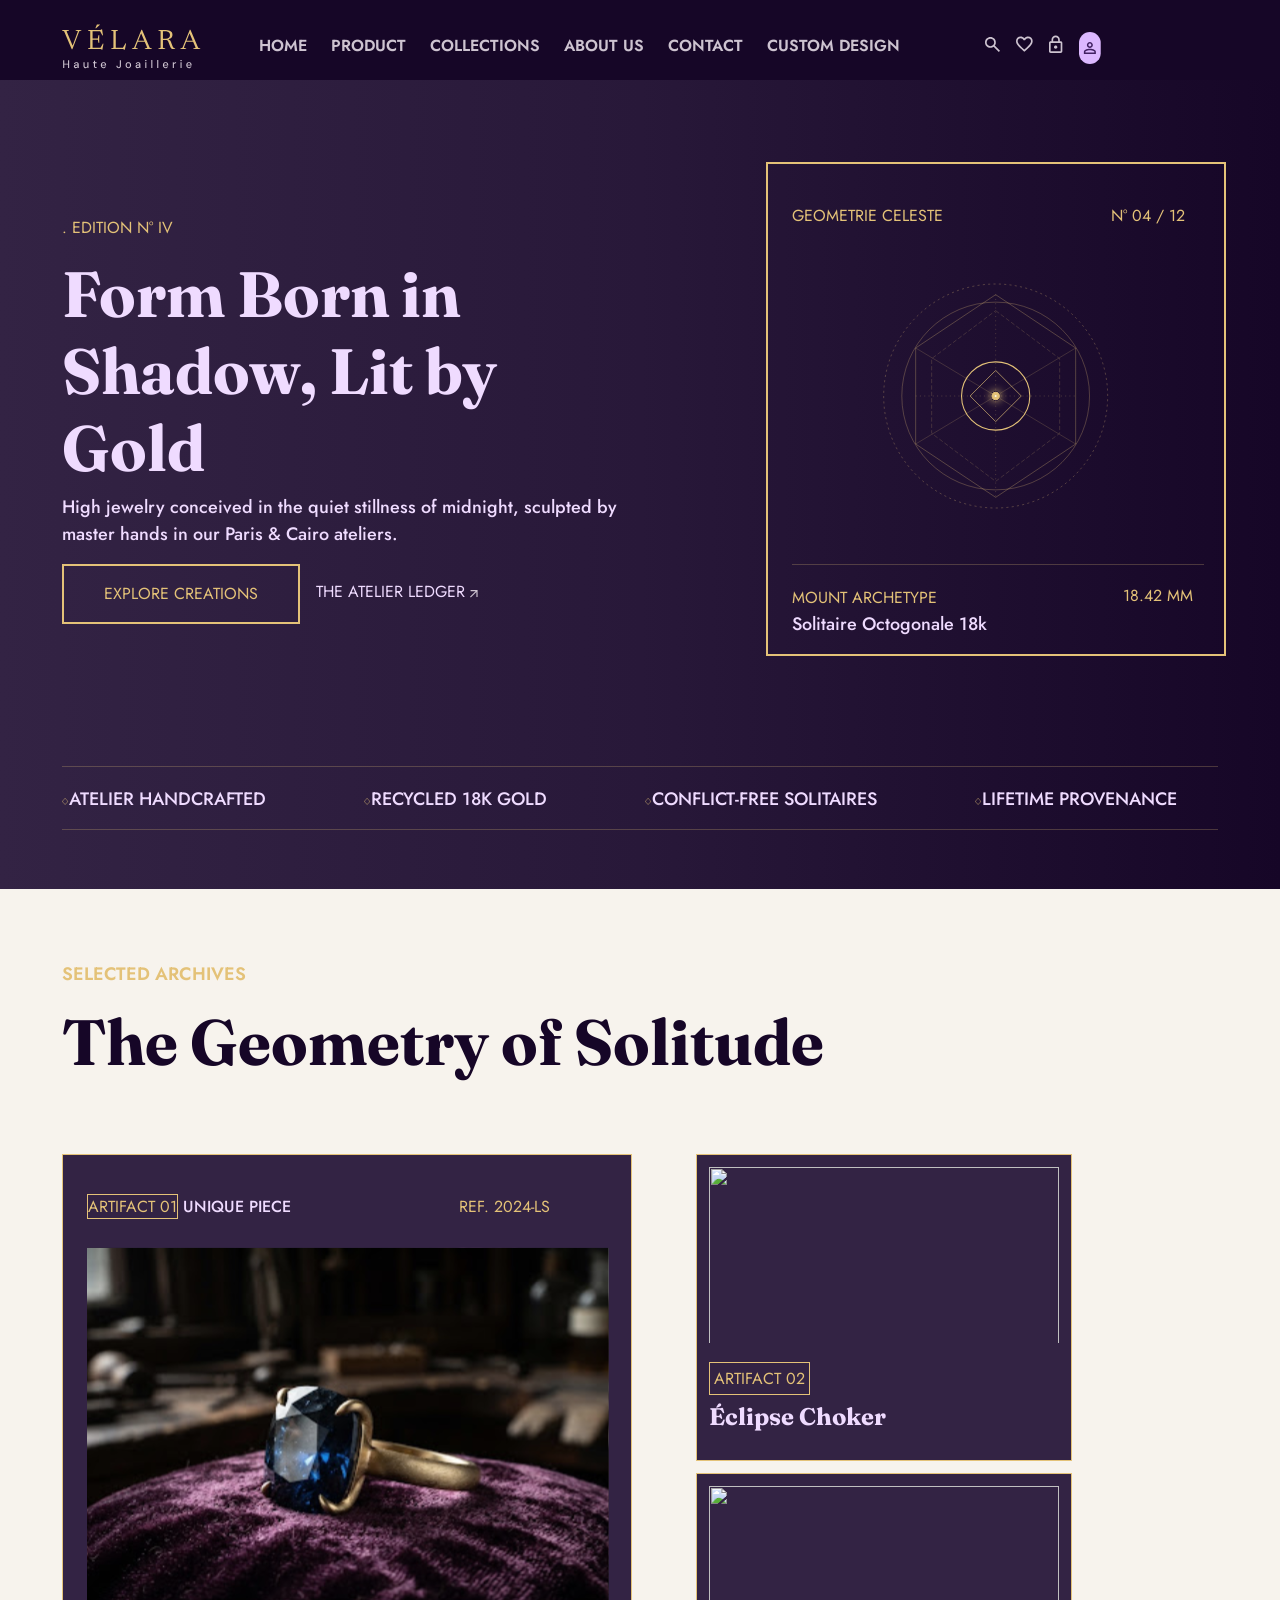
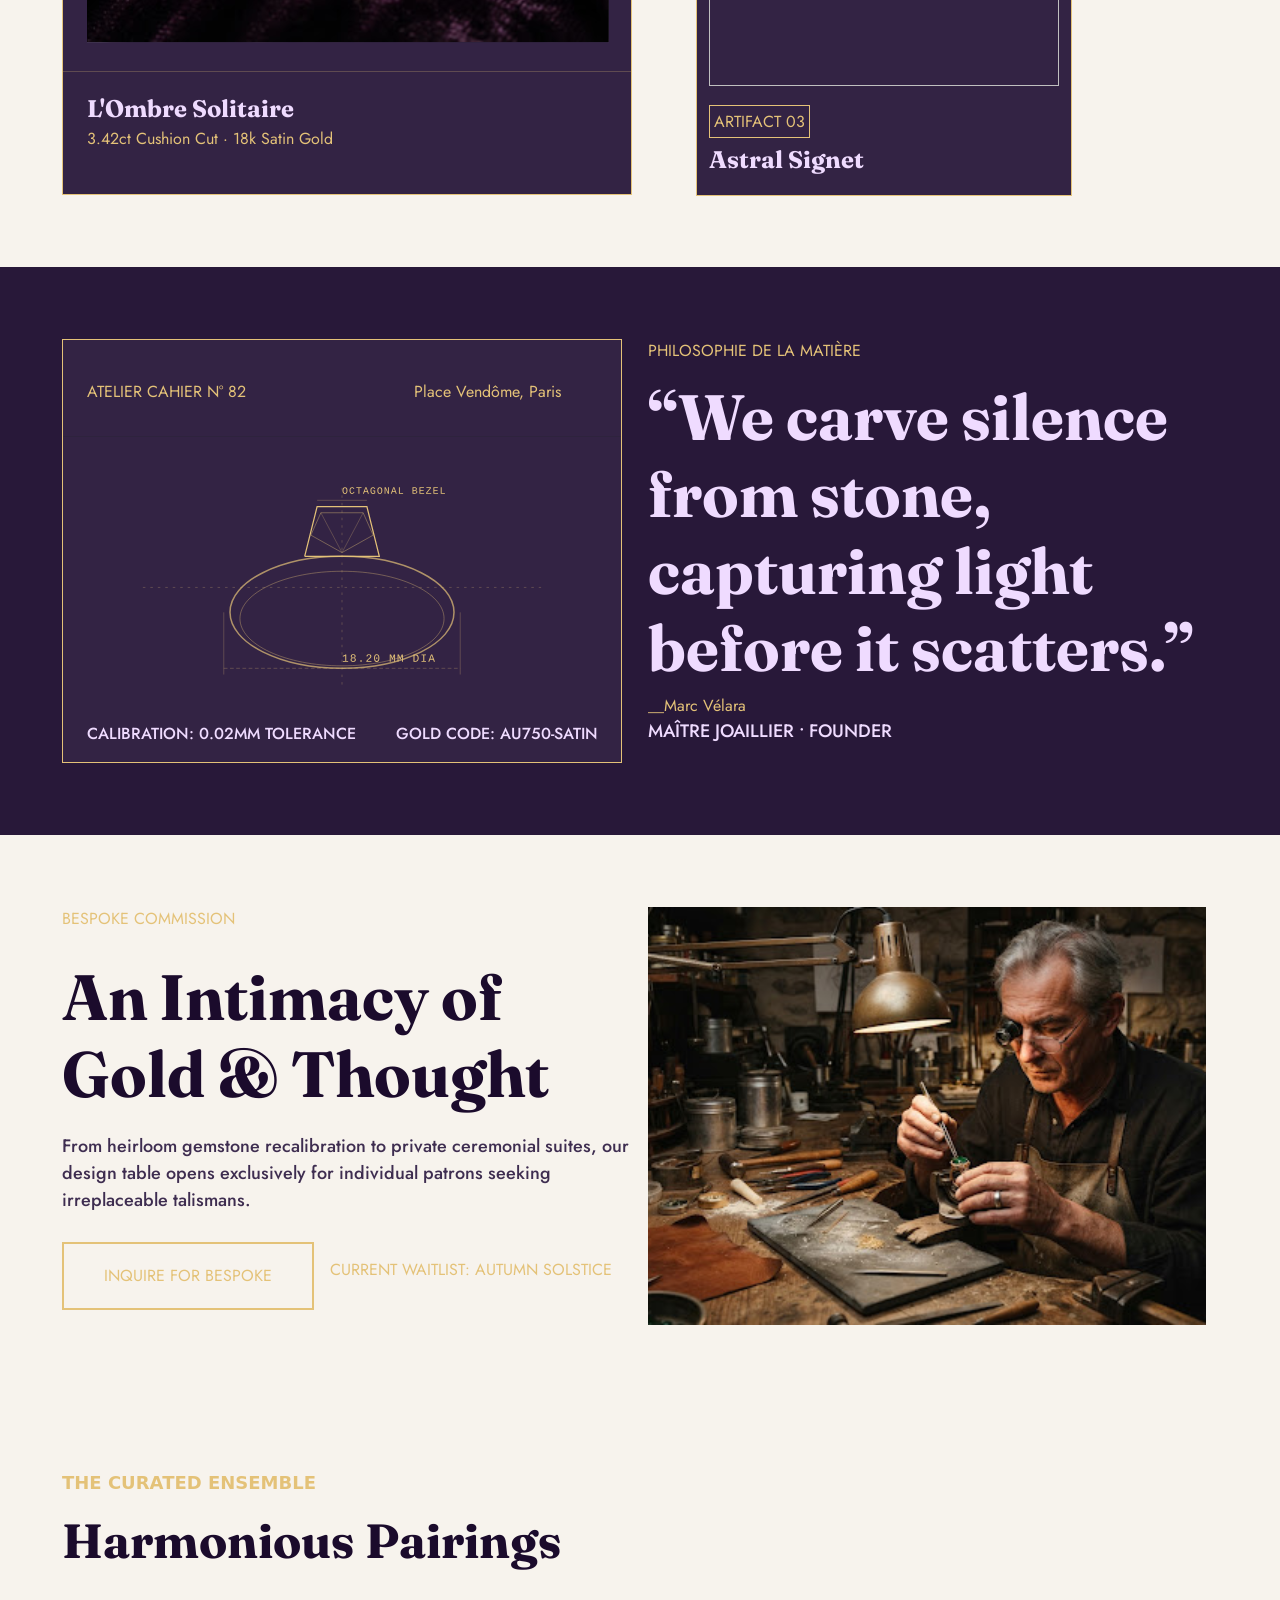
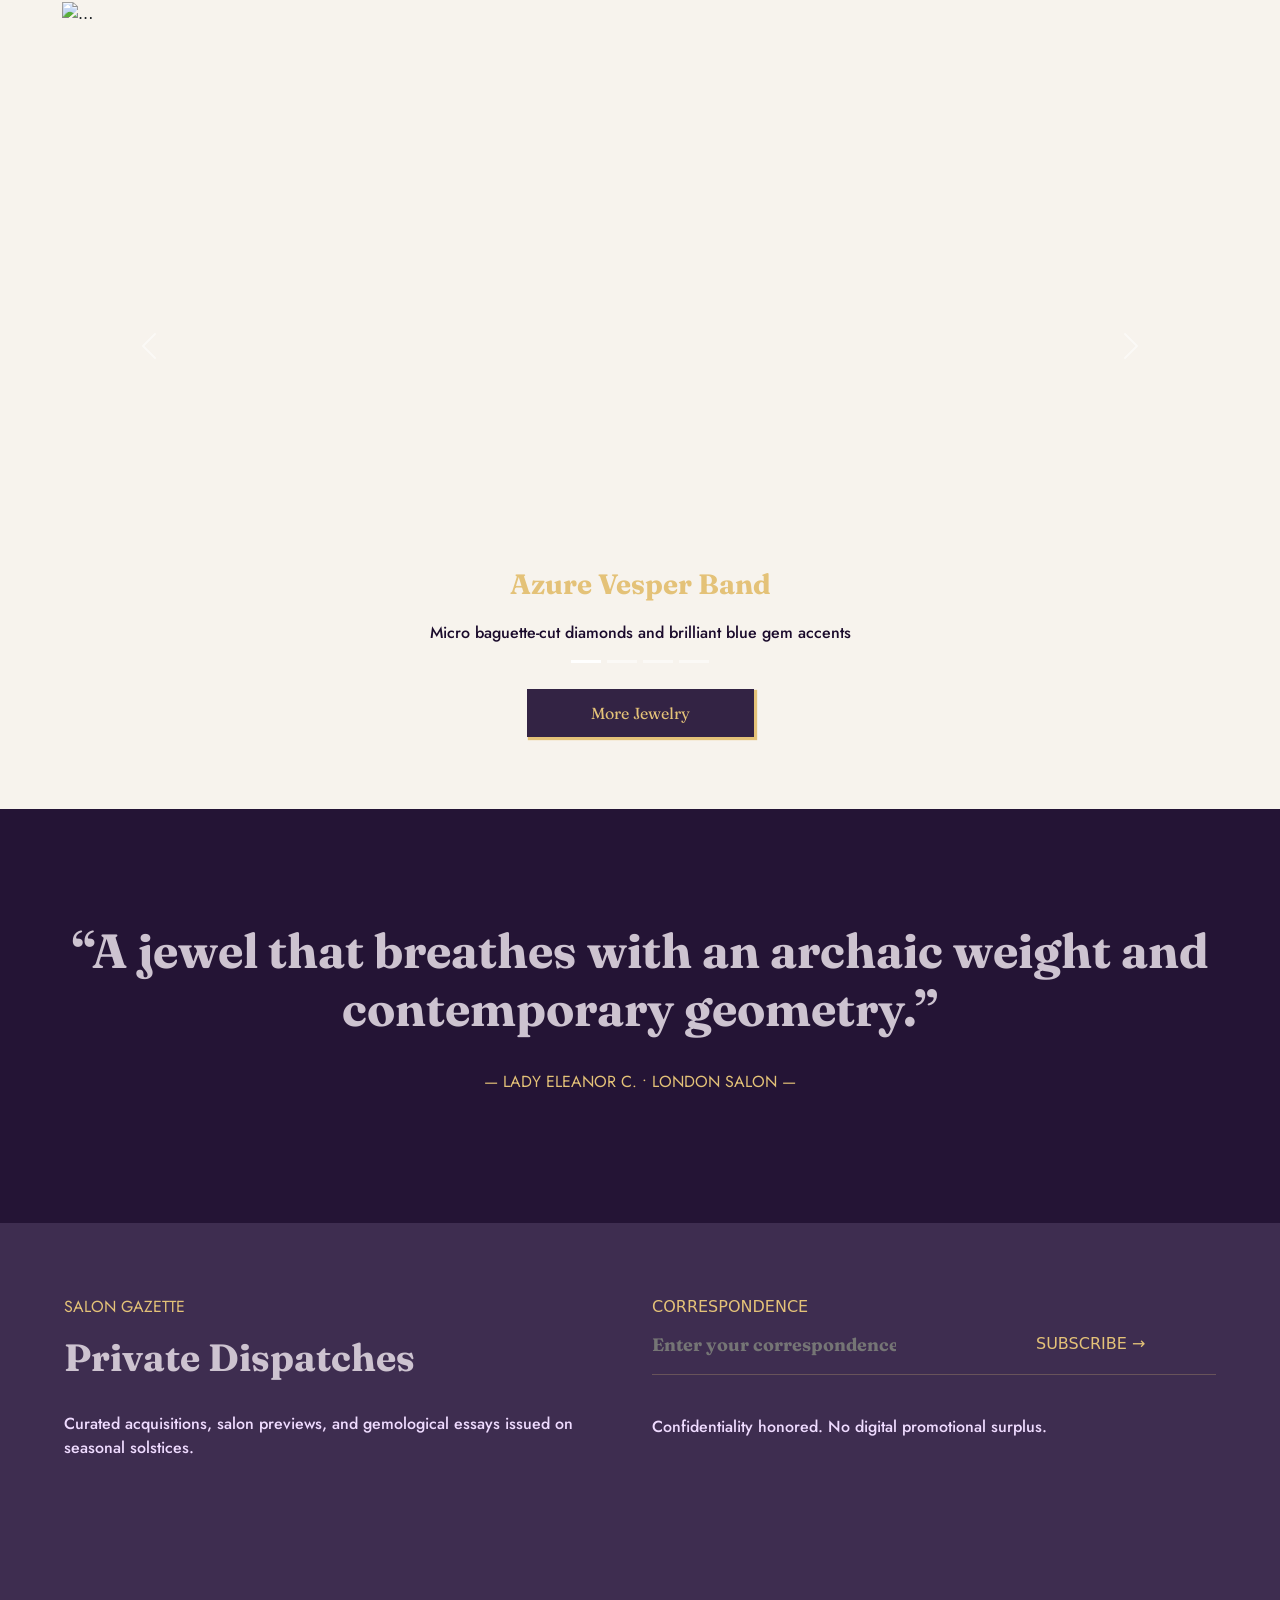
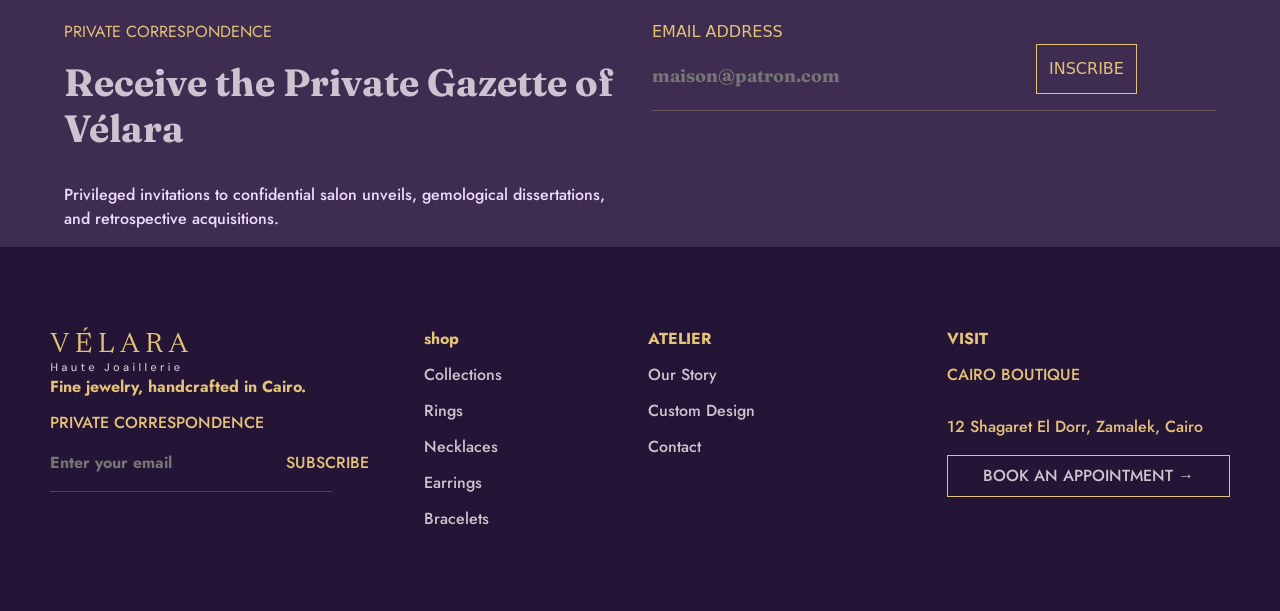
==== commit 937d149d: "update" ====
--- a/index.html
+++ b/index.html
@@ -351,11 +351,11 @@
                 <div class="col-12  col-lg-3">
                 <div class="d-none d-lg-flex flex-md-column card-shop">
                     <span>shop</span>
-                    <p>Collections</p>
-                    <p>Rings</p>
-                    <p>Necklaces</p>
-                    <p>Earrings</p>
-                    <p>Bracelets</p>
+                    <a href="./collection.html">Collections</a>
+                    <a href="./product.html#section-product">Rings</a>
+                    <a href="./product.html#section-product">Necklaces</a>
+                    <a href="./product.html#section-product">Earrings</a>
+                    <a href="./product.html#section-product">Bracelets</a>
                       
                 </div>
                   <div class="accordion d-flex d-lg-none" id="accordionExample">
@@ -367,11 +367,11 @@
                             </h2>
                             <div id="collapseOne" class="accordion-collapse collapse show" data-bs-parent="#accordionExample">
                             <div class="accordion-body d-flex flex-column">
-                                <p>Collections</p>
-                                <p>Rings</p>
-                                <p>Necklaces</p>
-                                <p>Earrings</p>
-                                <p>Bracelets</p>
+                                 <a href="./collection.html">Collections</a>
+                                <a href="./product.html#section-product">Rings</a>
+                                <a href="./product.html#section-product">Necklaces</a>
+                                <a href="./product.html#section-product">Earrings</a>
+                                <a href="./product.html#section-product">Bracelets</a>
                             </div>
                             </div>
                         </div>
@@ -381,9 +381,9 @@
                 <div class="col-12  col-lg-3">
                 <div class="d-none d-lg-flex flex-md-column">
                     <span>ATELIER</span>
-                    <p>Our Story</p>
-                    <p>Custom Design</p>
-                    <p>Contact</p>
+                    <a href="./about.html">Our Story</a>
+                    <a href="./custom.html">Custom Design</a>
+                    <a href="./contact.html">Contact</a>
                       
                 </div>
                  <div class="accordion d-flex d-lg-none" id="accordionExample">
@@ -395,9 +395,9 @@
                     </h2>
                     <div id="collapseTwo" class="accordion-collapse collapse" data-bs-parent="#accordionExample">
                     <div class="accordion-body">
-                        <p>Our Story</p>
-                        <p>Custom Design</p>
-                        <p>Contact</p>
+                        <a href="./about.html">Our Story</a><br/>
+                        <a href="./custom.html">Custom Design</a><br/>
+                        <a href="./contact.html">Contact</a>
         
                     </div>
                     </div>
--- a/index.css
+++ b/index.css
@@ -1118,6 +1118,7 @@
         }
         .row{
             .product-card{
+                height: 100%;
                 background-color: #ffffff;
                  border: 1px solid #E4C278;
                  padding-bottom: 20px;
@@ -1160,6 +1161,7 @@
                     }
                 }
                 p{
+                    height: 70px;
                     font-family:  "Fraunces", sans-serif;
                     font-size: 28px;
                     font-weight: 700;
@@ -1792,6 +1794,8 @@
         text-align: center; 
         }
         form{
+            border: 1px solid #E4C278;
+            padding: 12px;
             label{
             font-family:  "Jost", sans-serif;
             font-size: 16px;
@@ -1885,9 +1889,9 @@
                 width: 35px;
                 margin-bottom: 15px;
                 #preview{
-                    width: 250px;
-                    height: 250px;
-                    object-fit: contain;
+                    width: 250px !important;
+                    height: 250px !important;
+                    object-fit: cover !important;
                     margin: 20px 0 20px 0;
                 }
                 }
@@ -2021,7 +2025,7 @@
             color: #E4C278;  
             }
             .card-shop{
-                padding-left: 50px;
+                padding-left: 75px;
             }
             p{
                 padding-top: 12px;
@@ -2050,11 +2054,13 @@
                 height: 5px;
                 color: #E4C278;
             }
-            p{
+            a{
                 font-family:  "Jost", sans-serif;
                 font-size: 16px;
                 font-weight: 500;
                 color: #CCC4CD;
+                text-decoration: none;
+                padding-top: 12px;
             }
             .p{
                 font-family:  "Jost", sans-serif;
@@ -2718,7 +2724,7 @@
 }
 /*collection-section=========================== */
 #collection-section{
-    background-color: #1B0B2C;
+    background-color: #f7f3ed;
     .container{
          padding-top: 32px;
         padding-bottom: 32px;
@@ -2730,9 +2736,9 @@
         }
         h4{
            font-family:  "Fraunces", sans-serif;
-         font-size: 48px;
-         font-weight: 700;
-         color: #CDC3D0; 
+         font-size: 32px;
+         font-weight: 600;
+         color: #13071d; 
          padding-bottom: 12px;
          text-align: center;
         }
@@ -2759,7 +2765,7 @@
                     width: 100%;
                     height: 260px;
                     object-fit: cover;
-                   margin-left: 12px;
+                   margin-left: 0;
                 }
                 .typo5{
                         font-family:  "Fraunces", sans-serif;
@@ -2782,6 +2788,8 @@
                     color: #E4C278;
                     padding-left: 12px;
                     padding-bottom: 24px;
+                    display: inline-block;
+                    text-align: center;
                 }
             }
             .card-collection:hover{
@@ -2828,12 +2836,13 @@
                     background-color: transparent;
                     border: 2px solid #E4C278;
                     padding: 16px ; 
+                    margin: 0 auto;
                   
                 }
                 h1{
                      font-family:  "Fraunces", sans-serif;
-                        font-size: 64px;
-                        font-weight: 700;
+                        font-size: 32px;
+                        font-weight: 600;
                         color: #EFDBFF;
                         padding-top: 24px;
                         padding-bottom: 24px;
@@ -2844,18 +2853,21 @@
                     font-size: 18px;
                     font-weight: 400;
                     color: #CDC3D0; 
+                    text-align: center;
                 }
                 .typo3{
                     font-family:  "Jost", sans-serif;
                     font-size: 28px;
                     font-weight: 400;
                     color: #E4C278; 
+                    text-align: center;
                 }
                 span{
                     font-family:  "Jost", sans-serif;
                     font-size: 16px;
                     font-weight: 400;
                     color: #E4C278; 
+                    text-align: center;
                 }
                 .button-size{
                      button{
@@ -2865,9 +2877,9 @@
                     color: #CDC3D0;
                     background-color: transparent;
                     border: 2px solid #E4C278;
-                    padding: 12px ; 
+                    padding: 6px ; 
                     margin-left: 0;
-                    margin: 5px;
+                    margin: 3px;
                     
                     }
                     button:hover{
@@ -3206,7 +3218,6 @@
          padding: 90px 24px;
         .content{
             width: 100%;
-            max-width: 270px;
             span{
                 font-family:  "Fraunces", sans-serif;
                 font-size: 16px;
@@ -3247,12 +3258,14 @@
                 font-weight: 500;
                 color: #8E6D3A;
                 padding-bottom: 12px;
+                text-align: center;
             }
             h2{
                 font-family:  "Fraunces", sans-serif;
                 font-size: 38px;
                 font-weight: 500;
                 color: #1A1613;
+                text-align: center;
             }
             p{
                 font-family:  "Jost", sans-serif;
@@ -3260,6 +3273,7 @@
                 font-weight: 400;
                 color: #4A4238;
                 padding-bottom: 24px;
+                text-align: center;
             }
             hr{
                 height: 5px;
@@ -3605,7 +3619,7 @@
 /*cusom-design-section=========================== */
 
 #hero-section4{
-    padding: 80px;
+    padding: 90px;
     overflow: hidden;
          background:radial-gradient(circle at 0% 0% , rgba(105,50,145,0.3)0%,transparent 20%),
          radial-gradient(circle at 50% 50% , rgba(68,28,98,0.35)0%,transparent 45%),
@@ -3746,6 +3760,8 @@
         text-align: center; 
         }
         form{
+            border: 1px solid #E4C278;
+            padding: 12px;
             label{
             font-family:  "Jost", sans-serif;
             font-size: 16px;
@@ -4014,11 +4030,13 @@
                 height: 5px;
                 color: #E4C278;
             }
-            p{
+            a{
                 font-family:  "Jost", sans-serif;
                 font-size: 16px;
                 font-weight: 500;
                 color: #CCC4CD;
+                text-decoration: none;
+                padding-top: 12px;
             }
             .p{
                 font-family:  "Jost", sans-serif;
@@ -4051,11 +4069,13 @@
                      }
                 }
                 .accordion-body{
-                    p{
-                        font-family:  "Fraunces", sans-serif;
-                        font-size: 18px;
-                        font-weight: 500;
-                        color:#CCC4CD; 
+                    a{
+                    font-family:  "Jost", sans-serif;
+                    font-size: 16px;
+                    font-weight: 500;
+                    color: #CCC4CD;
+                    text-decoration: none;
+                    padding-top: 12px;
                     }
                 }
                 .accordion-button {
@@ -5742,6 +5762,8 @@
         text-align: center; 
         }
         form{
+            border: 1px solid #E4C278;
+            padding: 12px;
             label{
             font-family:  "Jost", sans-serif;
             font-size: 16px;
@@ -6000,11 +6022,13 @@
                 height: 5px;
                 color: #E4C278;
             }
-            p{
+             a{
                 font-family:  "Jost", sans-serif;
                 font-size: 16px;
                 font-weight: 500;
                 color: #CCC4CD;
+                text-decoration: none;
+                padding-top: 12px;
             }
             .p{
                 font-family:  "Jost", sans-serif;
